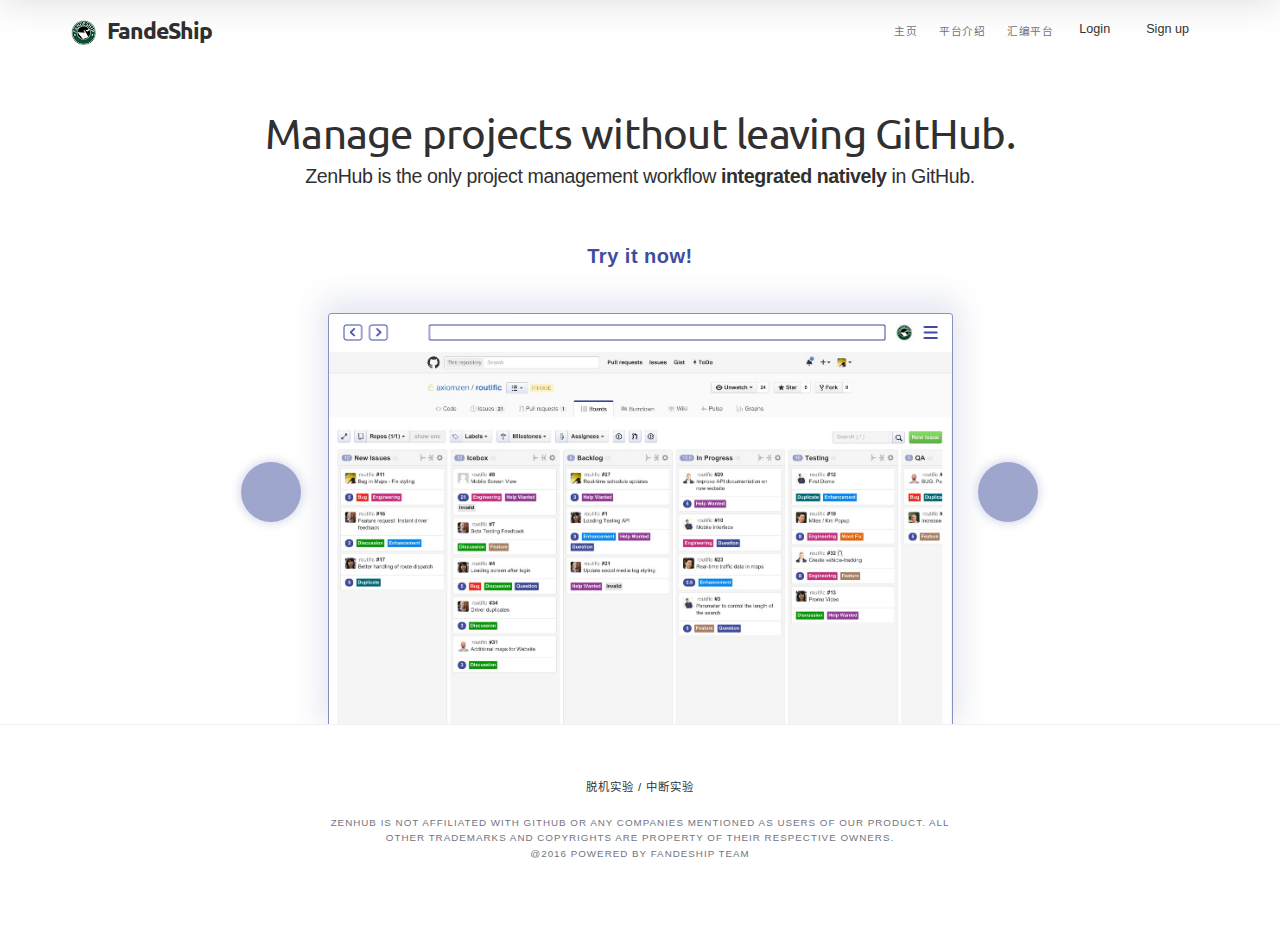
==== Web/index.html @ 1e566ff5 "Fangzhen_Web" ====
<!DOCTYPE html>
<html>
<head>
	<meta http-equiv="Content-Type" content="text/html; charset=gb2312">
	<meta http-equiv="Content-Language" content="zh-cn">
	<meta http-equiv="X-UA-Compatible" content="IE=edge,chrome=1">
	<meta name="viewport" content="initial-scale=1, width=device-width">
	<meta name="apple-mobile-web-app-capable" content="yes">
	<meta name="apple-mobile-web-app-status-bar-style" content="black">

	<link rel="stylesheet" type="text/css" href="css/normalize.css" />
	<link rel="stylesheet" type="text/css" href="css/demo.css" />
	<link rel="stylesheet" type="text/css" href="css/component.css" />
	<link rel="stylesheet" type="text/css" href="css/content.css" />

	<link rel="stylesheet" href="./111/web-main.css">
	<link rel="stylesheet" href="./111/bootstrap.min.css">
	<script src="js/modernizr.custom.js"></script>
	<script type="text/javascript">
		function showx(){
			document.getElementById("xiala").style.display="block";
		}
		function hidex(){
			document.getElementById("xiala").style.display="none";
		}
	</script>

<title>FandeShip</title>
</head>

<body onload="hidex()">
	<div id="main-container">
		<div id="main-header">
			<div class="header homepage-wrap">
				<div class="homepage-hero">
					<nav class="navbar navbar-default">
						<div class="container">
							<!-- Brand and toggle get grouped for better mobile display-->
							<div class="navbar-header">
								<button type="button" data-toggle="collapse" data-target="#bs-example-navbar-collapse-1" class="navbar-toggle collapsed">
									<span class="sr-only">Toggle navigation</span>
									<span class="icon-bar"></span>
									<span class="icon-bar"></span>
									<span class="icon-bar"></span>
								</button>
								<a href="https://www.FandeShip/" class="navbar-brand">
									<img src="./111/fandeship.png" alt="logomark" height="27" width="27">
									<div class="zh-logotype">FandeShip</div>
								</a>
							</div>
							<!-- Collect the nav links, forms, and other content for toggling-->
							<div id="bs-example-navbar-collapse-1" class="collapse navbar-collapse">
								<ul class="nav navbar-nav navbar-right">
									<li>
										<a href="#">��ҳ</a>
									</li>
									<li>
										<a href="#">ƽ̨����</a>
									</li>
									<li  onmouseover="showx()" onmouseout="hidex()">
										<a href="#">
											<span>���ƽ̨</span></a>
										<div id="xiala">
											<dl class="li_3_content">
                    							<dt></dt>
                    							<dd><a href="tuoji.html" style="padding-left:10px;color:#727480!important;font-weight:200">�ѻ�ʵ��</a></dd>
                    							<dd><a href="interrupt.html" style="padding-left:10px;color:#727480!important;font-weight:200">�ж�ʵ��</a></dd>
                							</dl>
										</div>
									</li>
									<li>										
										<div class="morph-button morph-button-modal morph-button-modal-2 morph-button-fixed">
											<button type="button" style="border:none;margin-top:7px;margin-left:0px;padding-left:0px;background-color:white;font-weight:200">Login</button>
											<div class="morph-content">
											<div>
												<div class="content-style-form content-style-form-1">
													<span class="icon icon-close">Close the dialog</span>
													<h2>Login</h2>
													<form>
														<p><label>Email</label><input type="text" /></p>
														<p><label>Password</label><input type="password" /></p>
														<p><button>Login</button></p>
													</form>
												</div>
											</div>
										</div>
									</li>
									<li>
										<div class="morph-button morph-button-modal morph-button-modal-3 morph-button-fixed">
											<button type="button" style="border:none;margin-top:7px;background-color:white;margin-left:0px;padding-left:0px;font-weight:200">Sign up</button>
											<div class="morph-content">
											<div>
												<div class="content-style-form content-style-form-2">
													<span class="icon icon-close">Close the dialog</span>
													<h2>Sign Up</h2>
													<form>
														<p><label>Email</label><input type="text" /></p>
														<p><label>Password</label><input type="password" /></p>
														<p><label>Repeat Password</label><input type="password" /></p>
														<p><button>Sign Up</button></p>
													</form>
												</div>
											</div>
										</div>



										<script src="js/classie.js"></script>
		<script src="js/uiMorphingButton_fixed.js"></script>
		<script>
			(function() {
				var docElem = window.document.documentElement, didScroll, scrollPosition;

				// trick to prevent scrolling when opening/closing button
				function noScrollFn() {
					window.scrollTo( scrollPosition ? scrollPosition.x : 0, scrollPosition ? scrollPosition.y : 0 );
				}

				function noScroll() {
					window.removeEventListener( 'scroll', scrollHandler );
					window.addEventListener( 'scroll', noScrollFn );
				}

				function scrollFn() {
					window.addEventListener( 'scroll', scrollHandler );
				}

				function canScroll() {
					window.removeEventListener( 'scroll', noScrollFn );
					scrollFn();
				}

				function scrollHandler() {
					if( !didScroll ) {
						didScroll = true;
						setTimeout( function() { scrollPage(); }, 60 );
					}
				};

				function scrollPage() {
					scrollPosition = { x : window.pageXOffset || docElem.scrollLeft, y : window.pageYOffset || docElem.scrollTop };
					didScroll = false;
				};

				scrollFn();

				[].slice.call( document.querySelectorAll( '.morph-button' ) ).forEach( function( bttn ) {
					new UIMorphingButton( bttn, {
						closeEl : '.icon-close',
						onBeforeOpen : function() {
							// don't allow to scroll
							noScroll();
						},
						onAfterOpen : function() {
							// can scroll again
							canScroll();
						},
						onBeforeClose : function() {
							// don't allow to scroll
							noScroll();
						},
						onAfterClose : function() {
							// can scroll again
							canScroll();
						}
					} );
				} );

				// for demo purposes only
				[].slice.call( document.querySelectorAll( 'form button' ) ).forEach( function( bttn ) { 
					bttn.addEventListener( 'click', function( ev ) { ev.preventDefault(); } );
				} );
			})();
		</script>



									</li>
									
								</ul>
							</div>
						</div>
					</nav>
					<nav data-nav-status="toggle" class="navigation-bar navbar-default is-hidden" style="display: block;"><div class="container"><a href="https://www.FandeShip/" class="navbar-brand"><img src="./111/fandeship.png" alt="logomark" height="24" width="24"><div class="zh-logotype">FandeShip���ƽ̨</div></a>
</div></nav>


	<div class="row homepage-hero-content"><div class="col-md-12"><h1  style="margin-top:30px" class="hero-main-title">Manage projects without leaving GitHub.</h1><h2 class="hero-secondary-title">ZenHub is the only project management workflow<b>&nbsp;integrated natively&nbsp;</b>in GitHub.</h2><br><br><a style="font-weight:600;font-size:20px;" href="#">Try it now!</a>
	</div></div>

	
<!--ͼƬ�ֲ�-->
	<div class="row"><div class="col-xs-10 col-xs-offset-1 col-md-6 col-md-offset-3"><div class="hero-video-container"><img src="./111/Group.png" alt="zh" class="browser-bar"><div id="carousel-example-generic" data-ride="carousel" class="carousel slide"><div role="listbox" class="carousel-inner">
	<div class="item active">
		<img src="./111/board.jpg" alt="ZenHub board view"></div>
		<div class="item"><img src="./111/epic.jpg" alt="ZenHub epic view"></div>
		<div class="item"><img src="./111/burndown.jpg" alt="ZenHub burndown view"></div>
		<div class="item"><img src="./111/to-do.jpg" alt="ZenHub to-do view"></div>
		<div class="item"><img src="./111/one.jpg" alt="ZenHub features"></div>
	</div>
</div></div><div data-target="#carousel-example-generic" role="button" data-slide="prev" class="left carousel-control"><div class="arrow-container"><span aria-hidden="true" class="fa fa-chevron-left"></span><span class="sr-only">Previous</span></div></div><div data-target="#carousel-example-generic" role="button" data-slide="next" class="right carousel-control"><div class="arrow-container"><span aria-hidden="true" class="fa fa-chevron-right"></span><span class="sr-only">Next</span></div></div></div></div></div></div></div>



	<div id="main-footer">
		<footer>
			<div class="container">
				<div class="col-md-7 center">
					<div class="footer-nav">
						<ul>
							<a href="tuoji.html">
								<li> �ѻ�ʵ��  /</li>
							</a>
							<a href="interrupt.html">
								<li> �ж�ʵ��  </li>
							</a>
							</ul></div>
			<p>ZenHub is not affiliated with GitHub or any companies mentioned as users of our product. All other trademarks and copyrights are property of their respective owners.<br>@2016 POWERED BY FANDESHIP TEAM</p>
			</div></div></footer></div></div>			
<script src="./111/jquery-2.1.3.min.js"></script>
<script src="./111/bootstrap.min.js"></script>
<script src="./111/main.js"></script>
</body></html>
---- Web/css/demo.css ----
*, *:after, *:before { -webkit-box-sizing: border-box; -moz-box-sizing: border-box; box-sizing: border-box; }
.clearfix:before, .clearfix:after { content: ''; display: table; }
.clearfix:after { clear: both; }

body {
	position: relative;
	background: #5f545a;
	color: #faf1e0;
	font-size: 100%;
	line-height: 1.25;
	font-weight: 300;
	font-family: 'Lato', Arial, sans-serif;
}

.container {
}

a, button {
	color: #553445;
	text-decoration: none;
	outline: none;
}

a:hover, a:focus {
	color: #e75854;
}

.codrops-header {
	margin: 0 auto;
	padding: 2em;
	text-align: center;
}

.codrops-header h1 {
	margin: 0;
	font-weight: 800;
	font-size: 3em;
	font-family: "Merriweather Sans", sans-serif;
}

.codrops-header p {
	padding: 0.35em 0 1.25em;
	margin: 0;
	font-size: 1.65em;
	opacity: 0.7;
}

/* Codrops Demos */
.codrops-demos a {
	font-family: "Merriweather Sans", sans-serif;
	text-transform: uppercase;
	display: inline-block;
	margin: 0 10px;
}

.codrops-demos a.current-demo {
	color: #e75854;
}

/* Top Navigation Style */
.codrops-top {
	width: 100%;
	text-transform: uppercase;
	font-weight: 700;
	font-size: 0.69em;
	line-height: 2.2;
}

.codrops-top a {
	display: inline-block;
	padding: 0 1em;
	text-decoration: none;
	letter-spacing: 1px;
}

.codrops-top span.right {
	float: right;
}

.codrops-top span.right a {
	display: block;
	float: left;
}

.codrops-icon:before {
	margin: 0 4px;
	text-transform: none;
	font-weight: normal;
	font-style: normal;
	font-variant: normal;
	font-family: 'codropsicons';
	line-height: 1;
	speak: none;
	-webkit-font-smoothing: antialiased;
}

.codrops-icon-drop:before {
	content: "\e001";
}

.codrops-icon-prev:before {
	content: "\e004";
}

section {
	padding: 2em;
	text-align: justify;
	max-width: 800px;
	margin: 0 auto;
	clear: both;
}

section p {
	font-size: 1.5em;
	line-height: 1.75;
}

section > p:first-child {
	text-align: center;
}

section.related {
	text-align: center;
}

.related p {
	font-weight: 700;
}

.related > a {
	border: 2px solid #faf1e0;
	color: #faf1e0;
	display: inline-block;
	text-align: center;
	margin: 20px 10px;
	padding: 20px;
	-webkit-transition: color 0.3s, border-color 0.3s;
	transition: color 0.3s, border-color 0.3s;
}

.related a:hover {
	color: rgba(0,0,0,0.2);
	border-color: rgba(0,0,0,0.2);
}

.related a img {
	max-width: 100%;
	opacity: 0.8;
	-webkit-transition: opacity 0.3s;
	transition: opacity 0.3s;
}

.related a:hover img,
.related a:active img {
	opacity: 1;
}

.related a h3 {
	margin: 0;
	padding: 0.5em 0 0.3em;
	max-width: 300px;
	text-transform: uppercase;
	letter-spacing: 1px;
	font-size: 1em;
	text-align: left;
	font-family: "Merriweather Sans", sans-serif;
}

/* Demo mockups */
.mockup-content {
	text-align: center;
}

.demo-4 .mockup-content {
	padding: 1em 0 3em;
}

.demo-5 .mockup-content {
	padding: 1em 0 6em;
}

.mockup-content > span {
	display: block;
	background: rgba(0,0,0,0.1);
	height: 50px;
	width: 100%;
	margin: 0 0 10px;
	clear: both;
}

.mockup-content > span:nth-child(2),
.mockup-content > span:nth-child(3),
.mockup-content > span:nth-last-child(2) {
	width: calc(50% - 5px);
	float: left;
	clear: none;
	height: 80px;
}

.mockup-content > span:nth-child(3),
.mockup-content > span:nth-last-child(2) {
	float: right;
}

.mockup-content > span:nth-last-child(2) {
	width: calc(100% - 310px);
}

.no-js .mockup-content > span:nth-last-child(2) {
	width: 100%;
}

.mockup-content h2 {
	font-size: 2em;
	margin: 0;
}

.mockup-content > p {
	font-family: 'Blokk', sans-serif;
	font-size: 0.85em;
	text-align: center;
	opacity: 0.5;
	margin: 0;
	overflow: hidden;
}

.no-js .joiner {
	display: block;
}

.demo-5 .mockup-content > p {
	font-size: 1.4em;
	margin: 0;
	padding: 0.5em 0;
	text-align: justify;
	font-family: 'Lato', Arial, sans-serif;
}

.js .fixed-block {
	min-height: 300px;
	position: relative;
}

.mockup-left {
	float: left;
	max-width: 100%;
	overflow: hidden;
	width: 300px;
	margin: 0 40px 50px 0;
	background: rgba(0,0,0,0.1);
	height: 400px;
	position: relative;
}

.mockup-left::after {
	content:'\2234';
	width: 100%;
	height: 100%;
	position: absolute;
	top: 0;
	left: 0;
	color: rgba(0,0,0,0.05);
	font-size: 15em;
}

.mockup-right {
	text-align: left;
}

html.demo-7, .demo-7 body {
	overflow-x: hidden;
	height: 100%;
}

.demo-7 .container {
	width: 100%;
	position: absolute;
	-webkit-transition: -webkit-transform 0.5s cubic-bezier(0.7, 0, 0.3, 1) 0.1s;
	transition: transform 0.5s cubic-bezier(0.7, 0, 0.3, 1) 0.1s;
}

.no-js.demo-7 .container {
	width: calc(100% - 300px);
	right: 0;
}

.pushed.container {
	-webkit-transition-duration: 0.5s;
	transition-duration: 0.5s;
	-webkit-transform: translateX(300px);
	transform: translateX(300px);
}

@media screen and (max-width: 770px) {
	.mockup-left {
		float: none;
		margin: 0 auto 20px;
	}

	.mockup-right {
		text-align: center;
	}

	.joiner {
		display: block;
	}
}

@media screen and (max-width: 400px) {
	.mockup-content > span:nth-last-child(2) {
		width: calc(100% - 210px);
	}
}

@media screen and (max-width: 25em) {

	.codrops-icon span {
		display: none;
	}

}
---- Web/css/component.css ----
/* Morph Button: Default Styles */

.morph-button {
	position: relative;
	display: block;
	margin: 0 auto;
}

.morph-button > button {
	position: relative;
	border: none;
	overflow: hidden;
}

.morph-button.open > button {
	pointer-events: none;
}

.morph-content {
	pointer-events: none;
}

.morph-button.open .morph-content {
	pointer-events: auto;
}

/* Common styles for overlay and modal type (fixed morph) */
.morph-button-fixed,
.morph-button-fixed .morph-content {
	margin-top: 5px;
border:none;margin:0;background-color:white
}

.morph-button-fixed > button {
	z-index: 1000;
	width: 100%;
	height: 100%;
	-webkit-transition: opacity 0.1s 0.5s;
	transition: opacity 0.1s 0.5s;
}

.morph-button-fixed.open > button {
	opacity: 0;
	-webkit-transition: opacity 0.1s;
	transition: opacity 0.1s;
}

.morph-button-fixed .morph-content {
	position: fixed;
	z-index: 900;
	opacity: 0;
	-webkit-transition: opacity 0.3s 0.5s, width 0.4s 0.1s, height 0.4s 0.1s, top 0.4s 0.1s, left 0.4s 0.1s, margin 0.4s 0.1s;
	transition: opacity 0.3s 0.5s, width 0.4s 0.1s, height 0.4s 0.1s, top 0.4s 0.1s, left 0.4s 0.1s, margin 0.4s 0.1s;
}

.morph-button-fixed.open .morph-content {
	opacity: 1;
}

.morph-button-fixed .morph-content > div {
	visibility: hidden;
	height: 0;
	opacity: 0;
	-webkit-transition: opacity 0.1s, visibility 0s 0.1s, height 0s 0.1s;
	transition: opacity 0.1s, visibility 0s 0.1s, height 0s 0.1s;
}

.morph-button-fixed.open .morph-content > div {
	visibility: visible;
	height: auto;
	opacity: 1;
	-webkit-transition: opacity 0.3s 0.5s;
	transition: opacity 0.3s 0.5s;
}

.morph-button-fixed.active > button {
	z-index: 2000;
}

.morph-button-fixed.active .morph-content {
	z-index: 1900;
}

/* Transitions for overlay button and sidebar button */
.morph-button-overlay .morph-content,
.morph-button-sidebar .morph-content {
	-webkit-transition: opacity 0.3s 0.5s, width 0.4s 0.1s, height 0.4s 0.1s, top 0.4s 0.1s, left 0.4s 0.1s;
	transition: opacity 0.3s 0.5s, width 0.4s 0.1s, height 0.4s 0.1s, top 0.4s 0.1s, left 0.4s 0.1s;
}

.morph-button-overlay.open .morph-content,
.morph-button-sidebar.open .morph-content {
	-webkit-transition: width 0.4s 0.1s, height 0.4s 0.1s, top 0.4s 0.1s, left 0.4s 0.1s;
	transition: width 0.4s 0.1s, height 0.4s 0.1s, top 0.4s 0.1s, left 0.4s 0.1s;	
}

/* Morph Button Style: Overlay */
.morph-button.morph-button-overlay {
	margin: 50px auto;
}

.morph-button-overlay .morph-content {
	overflow: hidden;
	background: #e85657;
}

.morph-button-overlay.open .morph-content {
	top: 0 !important;
	left: 0 !important;
	width: 100%;
	height: 100%;
}

/* Morph Button Style: Modal */
.morph-button-modal::before {
	position: fixed;
	top: 0;
	left: 0;
	z-index: 800;
	width: 100%;
	height: 100%;
	background: rgba(0,0,0,0.5);
	content: '';
	opacity: 0;
	-webkit-transition: opacity 0.5s;
	transition: opacity 0.5s;
	pointer-events: none;
}

.morph-button-modal.open::before {
	opacity: 1;
	pointer-events: auto;
}

.morph-button-modal.active::before {
	z-index: 1800;
}

.morph-button-modal .morph-content {
	overflow: hidden;
	-webkit-transition: opacity 0.3s 0.5s, width 0.4s 0.1s, height 0.4s 0.1s, top 0.4s 0.1s, left 0.4s 0.1s, margin 0.4s 0.1s;
	transition: opacity 0.3s 0.5s, width 0.4s 0.1s, height 0.4s 0.1s, top 0.4s 0.1s, left 0.4s 0.1s, margin 0.4s 0.1s;
}

.morph-button-modal.open .morph-content {
	top: 50% !important;
	left: 50% !important;
	margin: -210px 0 0 -300px;
	width: 600px;
	height: 420px;
	-webkit-transition: width 0.4s 0.1s, height 0.4s 0.1s, top 0.4s 0.1s, left 0.4s 0.1s, margin 0.4s 0.1s;
	transition: width 0.4s 0.1s, height 0.4s 0.1s, top 0.4s 0.1s, left 0.4s 0.1s, margin 0.4s 0.1s;
}

/* Colors and sizes for individual modals */
.morph-button.morph-button-modal-1 {
	float: left;
}

.morph-button.morph-button-modal-2,
.morph-button.morph-button-modal-3 {
	display: inline-block;
	margin: 10px 15px;
}

.morph-button-modal-1 > button,
.morph-button-modal-1 .morph-content {
	background-color: #553445;
}

.morph-button-modal-2 > button,
.morph-button-modal-2 .morph-content,
.morph-button-modal-3 > button,
.morph-button-modal-3 .morph-content {
	
}

.morph-button-modal-4 {
	display: inline-block;
}

.morph-button-modal-4 > button,
.morph-button-modal-4 .morph-content {
	
}

.morph-button-modal-4 > button span,
.morph-button-modal-4 .morph-clone {
	
}

.morph-button-modal-4 .morph-clone {
	position: absolute;
	right: 34px;
	bottom: 30px;
	z-index: 100;
	letter-spacing: 1px;
	font-weight: 700;
	-webkit-transition: bottom 0.4s 0.1s, right 0.4s 0.1s;
	transition: bottom 0.4s 0.1s, right 0.4s 0.1s;
}

.morph-button-modal-4.open .morph-clone,
.no-js .morph-button-modal-4 .morph-clone {
	right: 10px;
	bottom: 10px;
}

.morph-button-modal-1::before {
	background: rgba(240,221,204,0.7);
}

.morph-button-modal-2.open .morph-content {
	margin: -210px 0 0 -170px;
	width: 340px;
	height: 420px;
}

.morph-button-modal-3.open .morph-content {
	margin: -255px 0 0 -210px;
	width: 420px;
	height: 510px;
}

.morph-button-modal-3.open .morph-content > div {
	height: 420px;
}

.morph-button-modal-2.open .morph-content > div,
.morph-button-modal-3.open .morph-content > div {
 	-webkit-transition: opacity 0.3s 0.3s;
	transition: opacity 0.3s 0.3s;
}

.morph-button-modal-4.open .morph-content {
	margin: -200px 0 0 -320px;
	width: 640px;
	height: 400px;
}

/* Morph Button Style: In the content flow */
.morph-button-inflow {
	overflow: hidden;
	max-width: 100%;
	height: 70px;
}

.morph-button-inflow > button {
	width: 100%;
	line-height: 70px;
}

.morph-button-inflow .morph-content {
	position: absolute;
	top: 0;
	left: 0;
	width: 100%;
}

.morph-button-inflow .morph-content .morph-clone {
	padding: 0;
	font-weight: 700;
	font-size: 1.5em;
	line-height: 70px;
}

/* Colors and sizes for individual in flow buttons */
.morph-button-inflow-1 {
	width: 600px;
	margin: 2em auto;
	-webkit-transition: height 0.5s cubic-bezier(0.7,0,0.3,1);
	transition: height 0.5s cubic-bezier(0.7,0,0.3,1);
}

.morph-button-inflow-1 > button span {
	visibility: hidden;
}

.morph-button-inflow-1 .morph-content .morph-clone {
	color: #f9f6e5;
	background: #e85657;
}

.morph-button-inflow-2 {
	position: absolute;
	top: 50%;
	left: 50%;
	width: 220px;
	background-color: #fef0e3;
	-webkit-transition: height 0.3s, width 0.3s, -webkit-transform 0.3s;
	transition: height 0.3s, width 0.3s, transform 0.3s;
	-webkit-transform: translateX(-50%) translateY(-50%);
	transform: translateX(-50%) translateY(-50%);
}

.morph-button-inflow-2 > button {
	position: absolute;
	top: 0;
	left: 0;
	width: 100%;
	height: 100%;
	background-color: transparent;
	color: #e75854;
	-webkit-transition: -webkit-transform 0.3s;
	transition: transform 0.3s;
}

.morph-button-inflow-2.open > button {
	-webkit-transform: translateX(-100%);
	transform: translateX(-100%);
}

.morph-button-inflow-2 .morph-content {
	width: 260px;
	height: 200px;
}

.morph-button-inflow-2.open {
	width: 260px;
}

/* Morph Button Style: Sidebar */
.morph-button-sidebar,
.morph-button-sidebar .morph-content {
	width: 60px;
	height: 60px;
}

.morph-button-sidebar {
	position: fixed;
	bottom: 50px;
	left: 50px;
}

.morph-button-sidebar > button {
	line-height: 60px;
	font-size: 1.6em;
	padding: 0;
}

.morph-button-sidebar .morph-content {
	background: #e85657;
}

.morph-button-sidebar.open .morph-content {
	top: 0 !important;
	left: 0 !important;
	width: 300px;
	height: 100%;
	overflow: hidden;
	-webkit-backface-visibility: hidden;
}

/* Let's add some nice easing for all cases */
.morph-button .morph-content,
.morph-button.open .morph-content,
.morph-button-modal-4 .morph-clone {
	-webkit-transition-timing-function: cubic-bezier(0.7,0,0.3,1);
	transition-timing-function: cubic-bezier(0.7,0,0.3,1);
}

/* Helper classes */
.noscroll {
	overflow: hidden;
}

.morph-button-overlay.scroll .morph-content {
	overflow-y: scroll;
}

.morph-button-sidebar.scroll .morph-content {
	overflow: auto;
}

/* No JS fallback: let's hide the button and show the content */
.no-js .morph-button > button {
	display: none;
}

.no-js .morph-button {
	margin: 10px 0;
	float: none;
}

.no-js .morph-button,
.no-js .morph-button .morph-content,
.no-js .morph-button .morph-content > div {
	position: relative;
	width: auto;
	height: auto;
	opacity: 1;
	visibility: visible;
	top: auto;
	left: auto;
	-webkit-transform: none;
	transform: none;
	pointer-events: auto;
}

.no-js .morph-button .morph-content .icon-close {
	display: none;
}

.no-js .morph-button-sidebar {
	width: 300px;
	position: fixed;
	top: 0;
	left: 0;
	margin: 0;
	height: 100%;
	background: #e85657;
	overflow: auto;
}

.no-transition {
	-webkit-transition: none !important;
	transition: none !important;
}

/* Media Queries */

@media screen and (max-width: 600px) {
	.morph-button-modal.open .morph-content {
		top: 0% !important;
		left: 0% !important;
		margin: 0;
		width: 100%;
		height: 100%;
		overflow-y: scroll;
		-webkit-transition: width 0.4s 0.1s, height 0.4s 0.1s, top 0.4s 0.1s, left 0.4s 0.1s;
		transition: width 0.4s 0.1s, height 0.4s 0.1s, top 0.4s 0.1s, left 0.4s 0.1s;
	}
}

@media screen and (max-width: 400px) {
	.morph-button-fixed,
	.morph-button-fixed .morph-content {
		width: 200px;
		height: 80px;
	}

	.morph-button-fixed > button {
		font-size: 75%;
	}

	.morph-button-sidebar > button {
		font-size: 1.6em;
	}

	.morph-button-inflow .morph-content .morph-clone {
		font-size: 0.9em;
	}

	.morph-button-modal-4,
	.morph-button-modal-4 .morph-content {
		width: 220px;
		height: 120px;
	}

	.morph-button-modal-4 > button {
		font-size: 100%;
		line-height: 50px;
	}

	.morph-button-modal-4 > button span {
		display: block;
	}

	.morph-button-modal-4 .morph-clone {
		right: 83px;
		bottom: 26px;
	}

	.morph-button-sidebar,
	.morph-button-sidebar .morph-content {
		width: 100% !important;
		height: 60px !important;
	}

	.morph-button-sidebar {
		bottom: 0px;
		left: 0px;
	}

	.morph-button-sidebar.open .morph-content {
		height: 100% !important;
	}
}
---- Web/css/content.css ----
/* Icons */
@font-face {
	font-weight: normal;
	font-style: normal;
	font-family: 'icomoon';
	src:url('../fonts/icomoon/icomoon.eot?i64fx9');
	src:url('../fonts/icomoon/icomoon.eot?#iefixi64fx9') format('embedded-opentype'),
		url('../fonts/icomoon/icomoon.woff?i64fx9') format('woff'),
		url('../fonts/icomoon/icomoon.ttf?i64fx9') format('truetype'),
		url('../fonts/icomoon/icomoon.svg?i64fx9#icomoon') format('svg');
}

.icon-close {
	z-index: 100;
	display: block;
	overflow: hidden;
	width: 3em;
	height: 3em;
	text-align: center;
	line-height: 3;
	cursor: pointer;
}

.icon:before {
	position: relative;
	display: block;
	width: 100%;
	height: 100%;
	text-transform: none;
	font-weight: normal;
	font-style: normal;
	font-variant: normal;
	font-family: 'icomoon';
	speak: none;
	-webkit-font-smoothing: antialiased;
	-moz-osx-font-smoothing: grayscale;
}

.icon-camera:before {
	content: "\e017";
}

.icon-server:before {
	content: "\e022";
}

.icon-heart:before {
	content: "\e024";
}

.icon-zoom-in:before {
	content: "\e037";
}

.icon-microphone:before {
	content: "\e048";
}

.icon-cloud:before {
	content: "\e066";
}

.icon-user:before {
	content: "\e074";
}

.icon-briefcase:before {
	content: "\e075";
}

.icon-globe:before {
	content: "\e078";
}

.icon-cog::before {
	content: "\e600";
}

.icon-close::before {
	content: "\e601";
}

.icon-play::before {
	content: "\e602";
}

.icon-pause::before {
	content: "\e603";
}

.icon-close {
	position: absolute;
	top: 20px;
	right: 20px;
}

.icon-close:hover {
	color: #a50a05;
}

/* Styles for dummy content */

/* Style for overlay */

.content-style-overlay {
	padding: 100px 50px;
	text-align: center;
}

.content-style-overlay h2 {
	margin: 0 0 1em 0;
	padding: 0;
	font-weight: 300;
	font-size: 3em;
}

.content-style-overlay p {
	margin: 0 auto;
	padding: 10px 0;
	max-width: 700px;
	text-align: justify;
	font-weight: 300;
	font-size: 1.5em;
}

.content-style-overlay .icon-close {
	border: 2px solid #f9e1c9;
	border-radius: 50%;
	line-height: 2.8;
}

.content-style-overlay .icon-close:hover {
	border-color: #a50a05;	
}

/* Style for text modal */
.content-style-text {
	padding: 60px;
	text-align: left;
}

.content-style-text h2 {
	margin: 0 0 0.5em 0;
	font-weight: 300;
	font-size: 1.85em;
}

.content-style-text p {
	color: rgba(255,255,255,0.5);
	font-weight: 300;
	font-size: 1.15em;
	line-height: 1.4;
}

.content-style-text label {
    padding: 10px;
    color: #f9e1c9;
    font-weight: bold;
}

.content-style-text .icon-close {
	top: 0;
	right: 0;
	color: rgba(0,0,0,0.2);
}

.content-style-text .icon-close:hover {
	color: #f9e1c9;
}

/* Style for form modal */
.content-style-form {
	position: relative;
	text-align: left;
}

.content-style-form h2 {
	margin: 0;
	padding: 0.4em 0 0.3em;
	text-align: center;
	font-weight: 300;
	font-size: 3.5em;
}

.content-style-form form {
	padding: 10px 30px;
}

.content-style-form form p {
	margin: 0 0 5px 0;
	font-size: 0.7em;
}

.content-style-form label {
	display: block;
	padding: 10px 0 0;
	color: #9fadfc;
	text-transform: uppercase;
	letter-spacing: 1px;
	font-weight: bold;
}

.content-style-form input[type="text"],
.content-style-form input[type="password"] {
	padding: 10px;
	width: 100%;
	border: 2px solid #9fadfc;
	background: transparent;
	color: #9fadfc;
	font-weight: 300;
	font-size: 2.2em;
}

.content-style-form input[type="text"]:focus,
.content-style-form input[type="password"]:focus {
	border-color: #1f2d7c;
	color: #9fadfc;
}

.content-style-form input:focus {
	outline: 0;
}

.content-style-form button {
	display: block;
	margin-top: 2.5em;
	padding: 1.5em;
	width: 100%;
	border: none;
	background: #1f2d7c;
	color: white;
	text-transform: uppercase;
	letter-spacing: 1px;
	font-weight: 800;
	font-size: 1.25em;
}

.content-style-form .icon-close {
	top: 0;
	right: 0;
	color: #ebd3bd;
	font-size: 75%;
}

.content-style-form .icon-close:hover {
	color: #e75854;
}

.js .content-style-form-1 h2,
.js .content-style-form-1 p,
.js .content-style-form-1 .icon-close {
	opacity: 0;
	-webkit-transition: opacity 0.2s 0.35s, -webkit-transform 0.2s 0.35s;
	transition: opacity 0.2s 0.35s, transform 0.2s 0.35s;
	-webkit-transform: scale(0.85);
	transform: scale(0.85);
}

.content-style-form-1 p:first-child {
	-webkit-transition-delay: 0.4s;
	transition-delay: 0.4s;
}

.content-style-form-1 p:nth-child(2) {
	-webkit-transition-delay: 0.45s;
	transition-delay: 0.45s;
}

.content-style-form-1 p:nth-child(3) {
	-webkit-transition-delay: 0.5s;
	transition-delay: 0.5s;
}

.morph-button.open .content-style-form-1 h2,
.morph-button.open .content-style-form-1 p,
.morph-button.open .content-style-form-1 .icon-close {
	opacity: 1;
	-webkit-transform: scale(1);
	transform: scale(1);
}

.js .content-style-form-2 h2,
.js .content-style-form-2 p,
.js .content-style-form-2 .icon-close {
	opacity: 0;
	-webkit-transition: opacity 0.2s 0.3s, -webkit-transform 0.2s 0.3s;
	transition: opacity 0.2s 0.3s, transform 0.2s 0.3s;
	-webkit-transform: translateY(50px);
	transform: translateY(50px);
}

.content-style-form-2 p:first-child {
	-webkit-transition-delay: 0.35s;
	transition-delay: 0.35s;
}

.content-style-form-2 p:nth-child(2) {
	-webkit-transition-delay: 0.4s;
	transition-delay: 0.4s;
}

.content-style-form-2 p:nth-child(3) {
	-webkit-transition-delay: 0.45s;
	transition-delay: 0.45s;
}

.content-style-form-2 p:nth-child(4) {
	-webkit-transition-delay: 0.5s;
	transition-delay: 0.5s;
}

.morph-button.open .content-style-form-2 h2,
.morph-button.open .content-style-form-2 p,
.morph-button.open .content-style-form-2 .icon-close {
	opacity: 1;
	-webkit-transform: translateY(0);
	transform: translateY(0);
}

.content-style-form-4 form {
	padding: 30px;
	background: #fff;
	color: #ccb096;
	font-size: 1.5em;
	-webkit-perspective: 1000px;
	perspective: 1000px;
}

.content-style-form-4 input[type="text"] {
	border: none;
	background-color: #f0f0f0;
}

.content-style-form-4 form button {
	background: #ba997b;
}

.content-style-form-4 form button:focus,
.content-style-form-4 form button:hover {
	background: #a9896d;
}

.js .content-style-form-4 p {
	opacity: 0;
	-webkit-transition: opacity 0.3s, -webkit-transform 0.3s;
	transition: opacity 0.3s, transform 0.3s;
	-webkit-transform: rotateX(-45deg);
	transform: rotateX(-45deg);
	-webkit-transform-origin: center top;
	transform-origin: center top;
}

.morph-button.open .content-style-form-4 p {
	opacity: 1;
	-webkit-transition: opacity 0.4s 0.2s, -webkit-transform 0.4s 0.2s;
	transition: opacity 0.4s 0.2s, transform 0.4s 0.2s;
	-webkit-transform: rotateY(0deg);
	transform: rotateY(0deg);
}

.morph-button.open .content-style-form-4 p:nth-child(2) {
	-webkit-transition-delay: 0.35s;
	transition-delay: 0.35s;
}

.content-style-social {
	padding: 30px;
	text-align: left;
}

.morph-button-inflow-2 > button svg {
	display: inline-block;
	padding-right: 10px;
	width: 20px;
	height: 20px;
	vertical-align: -5%;
}

.morph-button-inflow-2 > button svg path {
	fill: #e75854;
}

.content-style-social a {
	display: block;
	padding: 0.5em 0;
	color: #67c2d4;
	vertical-align: middle;
	text-transform: uppercase;
	letter-spacing: 1px;
	font-weight: 700;
	font-size: 0.8em;
	line-height: 32px;
}

.js .content-style-social a {
	-webkit-transition: -webkit-transform 0.3s;
	transition: transform 0.3s;
	-webkit-transform: translateX(100%);
	transform: translateX(100%);
}

.content-style-social a:hover {
	color: #e75854;
}

.content-style-social a:hover svg path {
	fill: #e75854;
}

.content-style-social a svg {
	display: inline-block;
	padding-right: 10px;
	vertical-align: middle;
	-webkit-backface-visibility: hidden;
}

.morph-button-inflow.open .content-style-social a {
	-webkit-transform: translateX(0);
	transform: translateX(0);	
}

.morph-button-inflow.open .content-style-social a:nth-child(2) {
	-webkit-transition-delay: 0.05s;
	transition-delay: 0.05s;
}

.morph-button-inflow.open .content-style-social a:nth-child(3) {
	-webkit-transition-delay: 0.1s;
	transition-delay: 0.1s;
}

.content-style-video {
	text-align: left;
}

.video-mockup {
	width: 640px;
	height: 360px;
	max-width: 100%;
	background: url(../img/rated.png) no-repeat center center;
	background-size: 100%;
}

.content-style-video .icon-close,
.content-style-video .icon-pause {
	color: #286f81;
}

.content-style-video .icon-close {
	top: 0;
	right: 0;
}

.content-style-video .icon-close:hover {
	color: rgba(0,0,0,0.4);
}

.controls {
	bottom: 0px;
	left: 0px;
	width: 100%;
}

.js .controls {
	position: absolute;
}

.controls span {
	display: inline-block;
}

.content-style-video .icon-pause {
	overflow: hidden;
	width: 2.5em;
	height: 2.5em;
	text-align: center;
	line-height: 2.5;
	cursor: pointer;
	vertical-align: bottom;
}

.content-style-video span.time {
	color: #286f81;
	letter-spacing: 1px;
	font-weight: 700;
	line-height: 40px;
}

.controls::after {
	content: '';
	position: absolute;
	height: 7px;
	left: 100px;
	right: 70px;
	bottom: 16px;
	background: #aaa;
}

.content-style-sidebar h2 {
	font-weight: 300;
	font-size: 2em;
	padding: 0.75em 0 0.75em 1em;
	margin: 0;
	color: #bb4445;
}

.content-style-sidebar .icon-close {
	top: 0;
	right: 0;
	font-size: 0.85em;
}

.content-style-sidebar ul {
	list-style: none;
	margin: 0;
	padding: 0;
}

.content-style-sidebar ul li a {
	display: block;
	padding: 12px 20px;
	color: #faf1e0;
	font-weight: 400;
	font-size: 1.05em;
	box-shadow: inset 0 1px rgba(0,0,0,0.1);
}

.content-style-sidebar ul li:last-child a {
	box-shadow: inset 0 1px rgba(0,0,0,0.1), inset 0 -1px rgba(0,0,0,0.1);
}

.content-style-sidebar ul li a:hover {
	background: rgba(0,0,0,0.1);
	box-shadow: none;
}

.content-style-sidebar ul .icon::before {
	display: inline-block;
	width: auto;
	margin-right: 20px;
	font-size: 1.5em;
	vertical-align: -10%;
	color: rgba(0,0,0,0.2);
}

@media screen and (max-width: 770px) {
	.content-style-overlay {
		font-size: 75%;
	}

	.content-style-overlay .icon-close {
		top: 5px;
		right: 5px;
	}
}
---- Web/111/web-main.css ----
@import url(https://fonts.googleapis.com/css?family=Ubuntu:300,400,500,700,300italic,400italic,500italic,700italic);.owl-carousel .animated{-webkit-animation-duration:1000ms;animation-duration:1000ms;-webkit-animation-fill-mode:both;animation-fill-mode:both}.owl-carousel .owl-animated-in{z-index:0}.owl-carousel .owl-animated-out{z-index:1}.owl-carousel .fadeOut{-webkit-animation-name:fadeOut;animation-name:fadeOut}@-webkit-keyframes fadeOut{0%{opacity:1}100%{opacity:0}}.owl-height{-webkit-transition:height 500ms ease-in-out;-moz-transition:height 500ms ease-in-out;-ms-transition:height 500ms ease-in-out;-o-transition:height 500ms ease-in-out;transition:height 500ms ease-in-out}.owl-carousel{display:none;width:100%;-webkit-tap-highlight-color:transparent;position:relative;z-index:1}.owl-carousel .owl-stage{position:relative;-ms-touch-action:pan-Y}.owl-carousel .owl-stage:after{content:".";display:block;clear:both;visibility:hidden;line-height:0;height:0}.owl-carousel .owl-stage-outer{position:relative;overflow:hidden;-webkit-transform:translate3d(0px,0,0)}.owl-carousel .owl-controls .owl-dot,.owl-carousel .owl-controls .owl-nav .owl-next,.owl-carousel .owl-controls .owl-nav .owl-prev{cursor:pointer;cursor:hand;-webkit-user-select:none;-khtml-user-select:none;-moz-user-select:none;-ms-user-select:none;user-select:none}.owl-carousel.owl-loaded{display:block}.owl-carousel.owl-loading{opacity:0;display:block}.owl-carousel.owl-hidden{opacity:0}.owl-carousel .owl-refresh .owl-item{display:none}.owl-carousel .owl-item{position:relative;min-height:1px;float:left;-webkit-backface-visibility:hidden;-webkit-tap-highlight-color:transparent;-webkit-touch-callout:none;-webkit-user-select:none;-moz-user-select:none;-ms-user-select:none;user-select:none}.owl-carousel .owl-item img{display:block;width:100%;-webkit-transform-style:preserve-3d}.owl-carousel.owl-text-select-on .owl-item{-webkit-user-select:auto;-moz-user-select:auto;-ms-user-select:auto;user-select:auto}.owl-carousel .owl-grab{cursor:move;cursor:-webkit-grab;cursor:-o-grab;cursor:-ms-grab;cursor:grab}.owl-carousel.owl-rtl{direction:rtl}.owl-carousel.owl-rtl .owl-item{float:right}.no-js .owl-carousel{display:block}.owl-carousel .owl-item .owl-lazy{opacity:0;-webkit-transition:opacity 400ms ease;-moz-transition:opacity 400ms ease;-ms-transition:opacity 400ms ease;-o-transition:opacity 400ms ease;transition:opacity 400ms ease}.owl-carousel .owl-item img{transform-style:preserve-3d}.owl-carousel .owl-video-wrapper{position:relative;height:100%;background:#000}.owl-carousel .owl-video-play-icon{position:absolute;height:80px;width:80px;left:50%;top:50%;margin-left:-40px;margin-top:-40px;background:url(owl.video.play.png) no-repeat;cursor:pointer;z-index:1;-webkit-backface-visibility:hidden;-webkit-transition:scale 100ms ease;-moz-transition:scale 100ms ease;-ms-transition:scale 100ms ease;-o-transition:scale 100ms ease;transition:scale 100ms ease}.owl-carousel .owl-video-play-icon:hover{-webkit-transition:scale(1.3,1.3);-moz-transition:scale(1.3,1.3);-ms-transition:scale(1.3,1.3);-o-transition:scale(1.3,1.3);transition:scale(1.3,1.3)}.owl-carousel .owl-video-playing .owl-video-play-icon,.owl-carousel .owl-video-playing .owl-video-tn{display:none}.owl-carousel .owl-video-tn{opacity:0;height:100%;background-position:center center;background-repeat:no-repeat;-webkit-background-size:contain;-moz-background-size:contain;-o-background-size:contain;background-size:contain;-webkit-transition:opacity 400ms ease;-moz-transition:opacity 400ms ease;-ms-transition:opacity 400ms ease;-o-transition:opacity 400ms ease;transition:opacity 400ms ease}.owl-carousel .owl-video-frame{position:relative;z-index:1}.pricing-testimonial.owl-theme .owl-controls{z-index:100000;width:50%;position:absolute;display:block;margin-top:-135px}.pricing-testimonial .owl-controls .owl-nav .owl-prev{float:left!important;background:url(../img/prev.svg) left center no-repeat;text-indent:-999999px;background-size:75%;padding:10px;opacity:1!important;position:absolute;left:40px;top:30px}@media only screen and (max-width:990px){.pricing-testimonial .owl-controls .owl-nav .owl-prev{display:none!important}}.pricing-testimonial .owl-controls .owl-nav .owl-next{float:right!important;background:url(../img/next.svg) left center no-repeat;text-indent:-999999px;background-size:75%;padding:10px;opacity:1!important;position:absolute;right:40px;top:30px}@media only screen and (max-width:990px){.pricing-testimonial .owl-controls .owl-nav .owl-next{display:none!important}}.pricing-testimonial .owl-controls .owl-nav .owl-prev:hover{background:url(../img/prev-hover.svg) left center no-repeat;background-size:75%}.pricing-testimonial .owl-controls .owl-nav .owl-next:hover{background:url(../img/next-hover.svg) left center no-repeat;background-size:75%}.pricing-testimonial .owl-controls{z-index:100000;width:100%;margin-left:auto;margin-right:auto}@media only screen and (max-width:480px){.client-logo.owl-carousel .owl-stage-outer{width:100%}}.client-logo.owl-theme .owl-controls .owl-nav .owl-prev{float:left!important;background:url(../img/prev.svg) left center no-repeat;text-indent:-999999px;background-size:75%;padding:10px;opacity:1!important;position:absolute;left:-30px;top:30px}@media only screen and (max-width:768px){.client-logo.owl-theme .owl-controls .owl-nav .owl-prev{display:none!important}}.client-logo.owl-theme .owl-controls .owl-nav .owl-next{float:right!important;background:url(../img/next.svg) left center no-repeat;text-indent:-999999px;background-size:75%;padding:10px;opacity:1!important;position:absolute;right:-30px;top:30px}@media only screen and (max-width:768px){.client-logo.owl-theme .owl-controls .owl-nav .owl-next{display:none!important}}.client-logo.owl-theme .owl-controls .owl-nav .owl-prev:hover{background:url(../img/prev-hover.svg) left center no-repeat;background-size:75%}.client-logo.owl-theme .owl-controls .owl-nav .owl-next:hover{background:url(../img/next-hover.svg) left center no-repeat;background-size:75%}.client-logo.owl-theme .owl-controls{margin-top:-75px;z-index:100000;width:100%;margin-left:auto;margin-right:auto}.client-logo.owl-carousel .owl-stage-outer{width:100%;margin:0 auto}@media only screen and (max-width:480px){.client-logo.owl-carousel .owl-stage-outer{width:100%}}.client-testimonial.owl-theme .owl-controls .owl-nav .owl-prev{background:url(../img/prev.svg) center center no-repeat;text-indent:-999999px;background-size:30%;width:50px;height:50px;opacity:1!important;border:1px solid #f2f2f2;border-radius:0!important}.client-testimonial.owl-theme .owl-controls .owl-nav .owl-next{background:url(../img/next.svg) center center no-repeat;text-indent:-999999px;background-size:29%;width:50px;height:50px;opacity:1!important;border-top:1px solid #f2f2f2;border-right:1px solid #f2f2f2;border-bottom:1px solid #f2f2f2;border-radius:0!important}.client-testimonial.owl-theme .owl-controls .owl-nav .owl-prev:hover{background:url(../img/prev-hover.svg) center center no-repeat;background-size:30%}.client-testimonial.owl-theme .owl-controls .owl-nav .owl-next:hover{background:url(../img/next-hover.svg) center center no-repeat;background-size:29%}.client-logo.enterprise.owl-theme .owl-controls .owl-nav .owl-prev{float:left!important;background:url(../img/enterprise/enterprise-prev.svg) left center no-repeat;text-indent:-999999px;background-size:75%;padding:10px;opacity:1!important}.client-logo.enterprise.owl-theme .owl-controls .owl-nav .owl-next{float:right!important;background:url(../img/enterprise/enterprise-next.svg) left center no-repeat;text-indent:-999999px;background-size:75%;padding:10px;opacity:1!important}.client-logo.enterprise.owl-theme .owl-controls .owl-nav .owl-prev:hover{background:url(../img/enterprise/enterprise-prev-hover.svg) left center no-repeat;background-size:75%}.client-logo.enterprise.owl-theme .owl-controls .owl-nav .owl-next:hover{background:url(../img/enterprise/enterprise-next-hover.svg) left center no-repeat;background-size:75%}.client-logo.enterprise.owl-theme .owl-controls{margin-top:-75px;z-index:100000;width:100%;margin-left:auto;margin-right:auto}.client-logo.enterprise.owl-carousel .owl-stage-outer{width:100%;margin:0 auto}@media only screen and (max-width:480px){.client-logo.enterprise.owl-carousel .owl-stage-outer{width:100%}}.owl-pagination{display:none}.client-testimonial.owl-theme .owl-controls .owl-nav div{margin:0!important}.client-testimonial.enterprise.owl-theme .owl-controls .owl-nav .owl-prev{background:url(../img/enterprise/enterprise-prev.svg) center center no-repeat;text-indent:-999999px;background-size:30%;width:50px;height:50px;opacity:1!important;border:1px solid #f2f2f2;border-radius:0!important}.client-testimonial.enterprise.owl-theme .owl-controls .owl-nav .owl-next{background:url(../img/enterprise/enterprise-next.svg) center center no-repeat;text-indent:-999999px;background-size:29%;width:50px;height:50px;opacity:1!important;border-top:1px solid #f2f2f2;border-right:1px solid #f2f2f2;border-bottom:1px solid #f2f2f2;border-radius:0!important}.client-testimonial.enterprise.owl-theme .owl-controls .owl-nav .owl-prev:hover{background:url(../img/enterprise/enterprise-prev-hover.svg) center center no-repeat;background-size:30%}.client-testimonial.enterprise.owl-theme .owl-controls .owl-nav .owl-next:hover{background:url(../img/enterprise/enterprise-next-hover.svg) center center no-repeat;background-size:29%}.owl-item{height:20em}.col-sm-10,.item{height:100%}.casestudy-download{position:absolute;bottom:5em}@-moz-keyframes fadeOut{0%{opacity:1}100%{opacity:0}}@-webkit-keyframes fadeOut{0%{opacity:1}100%{opacity:0}}@-o-keyframes fadeOut{0%{opacity:1}100%{opacity:0}}@-ms-keyframes fadeOut{0%{opacity:1}100%{opacity:0}}@keyframes fadeOut{0%{opacity:1}100%{opacity:0}}.owl-theme .owl-nav{margin-top:10px;text-align:center;-webkit-tap-highlight-color:transparent}.owl-theme .owl-nav [class*=owl-]{color:#fff;font-size:14px;margin:5px;padding:4px 7px;background:#d6d6d6;display:inline-block;cursor:pointer;-webkit-border-radius:3px;-moz-border-radius:3px;border-radius:3px}.owl-theme .owl-nav [class*=owl-]:hover{background:#869791;color:#fff;text-decoration:none}.owl-theme .owl-nav .disabled{opacity:.5;cursor:default}.owl-theme .owl-nav.disabled+.owl-dots{margin-top:10px}.owl-theme .owl-dots{text-align:center;-webkit-tap-highlight-color:transparent;display:none!important}.owl-theme .owl-dots .owl-dot{display:inline-block;zoom:1;*display:inline}.owl-theme .owl-dots .owl-dot span{width:10px;height:10px;margin:5px 7px;background:#d6d6d6;display:block;-webkit-backface-visibility:visible;-webkit-transition:opacity 200ms ease;-moz-transition:opacity 200ms ease;-ms-transition:opacity 200ms ease;-o-transition:opacity 200ms ease;transition:opacity 200ms ease;-webkit-border-radius:30px;-moz-border-radius:30px;border-radius:30px}.owl-theme .owl-dots .owl-dot.active span,.owl-theme .owl-dots .owl-dot:hover span{background:#869791}.clearfix:after,.clearfix:before{content:" ";display:table}.clearfix:after{clear:both}@-webkit-keyframes flash{0%,100%,50%{opacity:1}25%,75%{opacity:0}}.zh-fx-flash{animation-fill-mode:both;animation-duration:2s;animation-name:flash;animation-timing-function:ease-in-out;animation-delay:0;animation-iteration-count:infinite;animation-direction:alternate}.zh-fx-spin{animation:rotatorInfinite .5s 0s infinite ease-out}.slideleft,.slideright,.slideup{opacity:0}.slideup.animated{display:block!important;-webkit-animation-name:fadeInUp;-moz-animation-name:fadeInUp;-o-animation-name:fadeInUp;animation-name:fadeInUp;-webkit-animation-duration:1.2s;-webkit-animation-timing-function:ease;-webkit-animation-delay:.3s;-webkit-animation-fill-mode:both;-moz-animation-duration:1.2s;-moz-animation-timing-function:ease;-moz-animation-delay:.3s;-moz-animation-fill-mode:both;-o-animation-duration:1.2s;-o-animation-timing-function:ease;-o-animation-delay:.3s;-o-animation-fill-mode:both;animation-duration:1.2s;animation-timing-function:ease;animation-delay:.3s;animation-fill-mode:both}@-webkit-keyframes fadeInUp{0%{opacity:0;-webkit-transform:translateY(300px)}100%{opacity:1;-webkit-transform:translateY(0)}}@-moz-keyframes fadeInUp{0%{opacity:0;-moz-transform:translateY(300px)}100%{opacity:1;-moz-transform:translateY(0)}}.slideleft.animated{display:block!important;-webkit-animation-name:fadeInLeft;-moz-animation-name:fadeInLeft;-o-animation-name:fadeInLeft;animation-name:fadeInLeft;-webkit-animation-duration:1.2s;-webkit-animation-timing-function:ease;-webkit-animation-delay:.3s;-webkit-animation-fill-mode:both;-moz-animation-duration:1.2s;-moz-animation-timing-function:ease;-moz-animation-delay:.3s;-moz-animation-fill-mode:both;-o-animation-duration:1.2s;-o-animation-timing-function:ease;-o-animation-delay:.3s;-o-animation-fill-mode:both;animation-duration:1.2s;animation-timing-function:ease;animation-delay:.3s;animation-fill-mode:both}@-webkit-keyframes fadeInLeft{0%{opacity:0;-webkit-transform:translateX(300px)}100%{opacity:1;-webkit-transform:translateX(0)}}@-moz-keyframes fadeInLeft{0%{opacity:0;-moz-transform:translateX(300px)}100%{opacity:1;-moz-transform:translateX(0)}}.slideright.animated{display:block!important;-webkit-animation-name:fadeInRight;-moz-animation-name:fadeInRight;-o-animation-name:fadeInRight;animation-name:fadeInRight;-webkit-animation-duration:1.2s;-webkit-animation-timing-function:ease;-webkit-animation-delay:.3s;-webkit-animation-fill-mode:both;-moz-animation-duration:1.2s;-moz-animation-timing-function:ease;-moz-animation-delay:.3s;-moz-animation-fill-mode:both;-o-animation-duration:1.2s;-o-animation-timing-function:ease;-o-animation-delay:.3s;-o-animation-fill-mode:both;animation-duration:1.2s;animation-timing-function:ease;animation-delay:.3s;animation-fill-mode:both}@-webkit-keyframes fadeInRight{0%{opacity:0;-webkit-transform:translateX(-300px)}100%{opacity:1;-webkit-transform:translateX(0)}}@-moz-keyframes fadeInRight{0%{opacity:0;-moz-transform:translateX(-300px)}100%{opacity:1;-moz-transform:translateX(0)}}@-moz-keyframes rotatorInfinite{0%{-webkit-transform:rotate(0deg)}100%{-webkit-transform:rotate(360deg)}}@-webkit-keyframes rotatorInfinite{0%{-webkit-transform:rotate(0deg)}100%{-webkit-transform:rotate(360deg)}}@-o-keyframes rotatorInfinite{0%{-webkit-transform:rotate(0deg)}100%{-webkit-transform:rotate(360deg)}}@-ms-keyframes rotatorInfinite{0%{-webkit-transform:rotate(0deg)}100%{-webkit-transform:rotate(360deg)}}@keyframes rotatorInfinite{0%{-webkit-transform:rotate(0deg)}100%{-webkit-transform:rotate(360deg)}}section{margin:70px 0 0!important}.zh-logotype{float:left;letter-spacing:-1px;padding:0;margin:2px 0 0 10px;font-size:23px;font-family:Ubuntu,sans-serif!important;-webkit-font-smoothing:antialiased!important;box-sizing:border-box;color:#303030;font-weight:600;text-rendering:optimizeLegibility}.cursor-pointer{cursor:pointer}.center{display:block!important;float:none!important;margin-left:auto!important;margin-right:auto!important;left:0;right:0}.center-middle{position:absolute;top:0;bottom:0;left:0;right:0;margin:auto}.right{float:right!important}.left{float:left!important}.text-center{text-align:center}.text-left{text-align:left}.text-right{text-align:right}.no-border{border:0!important}.no-float{float:none!important}.col-md0.9.vertical-align,.vertical-align{display:inline-block;vertical-align:middle}.row .center{display:block;float:none;margin-left:auto;margin-right:auto;left:0;right:0}.row h4.margin-top{margin-top:30px}.row .margin-both{margin:220px auto 213px}.row.dot{background:url(../images/section-dot.svg) center bottom no-repeat;background-size:50px}img.center{display:block;float:none;margin-left:auto;margin-right:auto;left:0;right:0}img.section-dot{position:absolute;left:48%;bottom:-1px;z-index:500}img.margin-top{margin-top:100px!important}.bottom{vertical-align:bottom;display:table-cell}.text-white{color:#fff}.col-md-9.center{display:block;margin:0 auto;float:none}.overFlow-hidden{overflow:hidden}.img-small{max-width:25%}.margin-top{margin-top:100px!important}.margin-bottom{margin-bottom:50px!important;margin-bottom:100px}.no-padding{padding:0!important}.margin-bottom-medium{margin-bottom:50px}.margin-bottom-small{margin-bottom:30px}.container.margin-bottom{margin-bottom:100px!important}.margin-top-small{margin-top:30px!important}.margin-top-medium{margin-top:60px!important}.margin-btn{margin:20px auto}.margin-left-right{margin:0 5px}li{list-style:none}.clear-botn{clear:both}.client-logo .owl-item{height:10em}.btn,.btn-cta,.btn-dark{min-width:0;color:#fff!important;padding:13px 25px!important;text-align:center;text-decoration:none;background-color:#3f4d9c!important;cursor:pointer;border-radius:border-radius!important;user-select:none;transition:all .15s ease-in;font-size:1.2em!important;letter-spacing:.4px!important;font-weight:500!important}.btn-cta:focus,.btn-cta:hover,.btn-dark:focus,.btn-dark:hover,.btn:focus,.btn:hover{background-color:#5968bc!important;color:#fff!important}.btn-cta,.btn-dark{line-height:1em;text-decoration:none;background:#727480}.btn-small-text{font-size:.58em;opacity:.6;font-style:italic;font-weight:300}a.btn.github-download{padding:1em!important;font-size:1em!important}a.btn.casestudy-download{font-size:13px!important;background:url(../img/icon-file.svg) 13px center no-repeat;background-size:15px;padding:8px 13px 6px!important;text-indent:24px;margin-top:20px}a.btn.start-free{font-size:13px!important;background-size:15px;padding:8px!important}.btn-dark:focus,.btn-dark:hover{color:#fff}.btn.prev{border-radius:50%;background:#fff;color:#10121d;padding:20px 25px;font-weight:700;clear:both;float:left}.btn.next{border-radius:50%;background:#fff;color:#10121d;padding:20px 25px;font-weight:700;clear:both;margin-top:20px}h1.tight{margin-top:0;margin-bottom:45px}h3.tight{margin-bottom:0}.AllCaps{text-transform:uppercase}.padding-left{padding-left:30px!important}.padding-right{padding-right:30px!important}.margin-padding-no{padding:0;margin:0}.no-margin{margin:0!important}@media screen and (max-width:567px){.u-hide-mobile{display:none!important}}@media screen and (min-width:568px){.u-hide-tablet{display:none!important}}@media screen and (min-width:767px){.u-hide-web{display:none!important}}h1.bold-section-title{font-size:25px!important;border-left:3px #3f4d9c solid;padding-left:15px;margin-top:0!important;margin-bottom:40px}input{color:#000}.mb-40{margin-bottom:40px}.mt-40{margin-top:40px}.col-xs-offset-right-12{margin-right:100%}.col-xs-offset-right-11{margin-right:91.66666667%}.col-xs-offset-right-10{margin-right:83.33333333%}.col-xs-offset-right-9{margin-right:75%}.col-xs-offset-right-8{margin-right:66.66666667%}.col-xs-offset-right-7{margin-right:58.33333333%}.col-xs-offset-right-6{margin-right:50%}.col-xs-offset-right-5{margin-right:41.66666667%}.col-xs-offset-right-4{margin-right:33.33333333%}.col-xs-offset-right-3{margin-right:25%}.col-xs-offset-right-2{margin-right:16.66666667%}.col-xs-offset-right-1{margin-right:8.33333333%}.col-xs-offset-right-0{margin-right:0}@media (min-width:768px){.col-sm-offset-right-12{margin-right:100%}.col-sm-offset-right-11{margin-right:91.66666667%}.col-sm-offset-right-10{margin-right:83.33333333%}.col-sm-offset-right-9{margin-right:75%}.col-sm-offset-right-8{margin-right:66.66666667%}.col-sm-offset-right-7{margin-right:58.33333333%}.col-sm-offset-right-6{margin-right:50%}.col-sm-offset-right-5{margin-right:41.66666667%}.col-sm-offset-right-4{margin-right:33.33333333%}.col-sm-offset-right-3{margin-right:25%}.col-sm-offset-right-2{margin-right:16.66666667%}.col-sm-offset-right-1{margin-right:8.33333333%}.col-sm-offset-right-0{margin-right:0}}@media (min-width:992px){.col-md-offset-right-12{margin-right:100%}.col-md-offset-right-11{margin-right:91.66666667%}.col-md-offset-right-10{margin-right:83.33333333%}.col-md-offset-right-9{margin-right:75%}.col-md-offset-right-8{margin-right:66.66666667%}.col-md-offset-right-7{margin-right:58.33333333%}.col-md-offset-right-6{margin-right:50%}.col-md-offset-right-5{margin-right:41.66666667%}.col-md-offset-right-4{margin-right:33.33333333%}.col-md-offset-right-3{margin-right:25%}.col-md-offset-right-2{margin-right:16.66666667%}.col-md-offset-right-1{margin-right:8.33333333%}.col-md-offset-right-0{margin-right:0}}@media (min-width:1200px){.col-lg-offset-right-12{margin-right:100%}.col-lg-offset-right-11{margin-right:91.66666667%}.col-lg-offset-right-10{margin-right:83.33333333%}.col-lg-offset-right-9{margin-right:75%}.col-lg-offset-right-8{margin-right:66.66666667%}.col-lg-offset-right-7{margin-right:58.33333333%}.col-lg-offset-right-6{margin-right:50%}.col-lg-offset-right-5{margin-right:41.66666667%}.col-lg-offset-right-4{margin-right:33.33333333%}.col-lg-offset-right-3{margin-right:25%}.col-lg-offset-right-2{margin-right:16.66666667%}.col-lg-offset-right-1{margin-right:8.33333333%}.col-lg-offset-right-0{margin-right:0}}a,abbr,acronym,address,applet,article,aside,audio,b,big,blockquote,body,canvas,caption,center,cite,code,dd,del,details,dfn,div,dl,dt,em,embed,fieldset,figcaption,figure,footer,form,h1,h2,h3,h4,h5,h6,header,hgroup,html,i,iframe,img,ins,kbd,label,legend,li,mark,menu,nav,object,ol,output,p,pre,q,ruby,s,samp,section,small,span,strike,strong,sub,summary,sup,table,tbody,td,tfoot,th,thead,time,tr,tt,u,ul,var,video{margin:0;padding:0;border:0;font:inherit;vertical-align:baseline}article,aside,details,figcaption,figure,footer,header,hgroup,menu,nav,section{display:block}ol,ul{list-style:none}blockquote,q{quotes:none}blockquote:after,blockquote:before,q:after,q:before{content:'';content:none}table{border-collapse:collapse;border-spacing:0}input[type=date],input[type=datetime-local],input[type=datetime],input[type=email],input[type=month],input[type=number],input[type=password],input[type=search],input[type=tel],input[type=text],input[type=time],input[type=url],input[type=week],textarea{position:relative;display:inline-block;box-sizing:border-box;margin:0 0 1em;font-family:proxima-nova,sans-serif;color:#727480;background-color:#fff;vertical-align:middle;outline:0;border-radius:0;height:55px;width:100%;font-size:1.2em;padding:.9em 1.5em .8em;border:1px solid #e4e9ec;box-shadow:none}@media (max-width:768px){input[type=date],input[type=datetime-local],input[type=datetime],input[type=email],input[type=month],input[type=number],input[type=password],input[type=search],input[type=tel],input[type=text],input[type=time],input[type=url],input[type=week],textarea{min-width:100%}}.btn:focus,.btn:hover,input[type=date]:focus,input[type=date]:hover,input[type=datetime-local]:focus,input[type=datetime-local]:hover,input[type=datetime]:focus,input[type=datetime]:hover,input[type=email]:focus,input[type=email]:hover,input[type=month]:focus,input[type=month]:hover,input[type=number]:focus,input[type=number]:hover,input[type=password]:focus,input[type=password]:hover,input[type=search]:focus,input[type=search]:hover,input[type=tel]:focus,input[type=tel]:hover,input[type=text]:focus,input[type=text]:hover,input[type=time]:focus,input[type=time]:hover,input[type=url]:focus,input[type=url]:hover,input[type=week]:focus,input[type=week]:hover,textarea:focus,textarea:hover{outline:0}.btn[disabled],input[type=date][disabled],input[type=datetime-local][disabled],input[type=datetime][disabled],input[type=email][disabled],input[type=month][disabled],input[type=number][disabled],input[type=password][disabled],input[type=search][disabled],input[type=tel][disabled],input[type=text][disabled],input[type=time][disabled],input[type=url][disabled],input[type=week][disabled],textarea[disabled]{background-color:#e7e9e9}input[type=button],input[type=checkbox],input[type=file],input[type=image],input[type=radio],input[type=reset],input[type=submit]{height:45px;width:45px;display:block;position:absolute;padding:0;border:0;border-radius:0;top:5px;right:5px;cursor:pointer;vertical-align:middle;background:#3f4d9c;color:#fff;font-weight:600}input[type=checkbox],input[type=radio]{width:2em;margin:.5em .5em .5em 0;vertical-align:middle}#mc_embed_signup input[type=email]{padding-left:40px!important;background:url(../img/icon-mail.svg) 15px center no-repeat!important}button::-moz-focus-inner{border:0}.row{margin:1em 0}.row:last-child{border-bottom:0}.form-section{margin-bottom:1em}.form-section-heading{font-size:1.3em;font-weight:700;font-family:proxima-nova,sans-serif}.label,.label-large,.label-small{display:block;line-height:2!important;margin-bottom:.5em}.label-large{font-size:1em;line-height:3.41em!important;color:#3f4d9c}.label-small{font-size:.875em;line-height:2.2857em!important}.label-small input[type=checkbox],.label-small input[type=radio]{margin-right:0!important;margin-left:-2em!important}.form-inline .form-control{display:inline-block;margin-right:.5em}@media (max-width:768px){.form-inline .form-control{display:block;margin-right:0}}.form-simple{perspective:400px}.form-simple .btn,.form-simple .btn-cta{z-index:100}.form-simple .form-control.fadeInDown-show{transform-origin:50% 0;animation:fadeInDown .3s ease-out}@-moz-keyframes fadeInDown{0%{opacity:0;transform:rotateX(-20deg) translate3d(0,-2em,-4em)}100%{opacity:1;transform:rotateX(0) translate3d(0,0,0)}}@-webkit-keyframes fadeInDown{0%{opacity:0;transform:rotateX(-20deg) translate3d(0,-2em,-4em)}100%{opacity:1;transform:rotateX(0) translate3d(0,0,0)}}@-o-keyframes fadeInDown{0%{opacity:0;transform:rotateX(-20deg) translate3d(0,-2em,-4em)}100%{opacity:1;transform:rotateX(0) translate3d(0,0,0)}}@-ms-keyframes fadeInDown{0%{opacity:0;transform:rotateX(-20deg) translate3d(0,-2em,-4em)}100%{opacity:1;transform:rotateX(0) translate3d(0,0,0)}}@keyframes fadeInDown{0%{opacity:0;transform:rotateX(-20deg) translate3d(0,-2em,-4em)}100%{opacity:1;transform:rotateX(0) translate3d(0,0,0)}}body{color:#727480;background-color:#fff;line-height:1.5;font-family:proxima-nova,sans-serif!important;font-size:1em;-webkit-font-smoothing:subpixel-antialiased!important;-moz-osx-font-smoothing:grayscale!important}@media (min-width:1024px){body{font-size:1em}}a{color:#3f4d9c!important;cursor:pointer;font-size:.9em;font-weight:600;letter-spacing:.5px;transition:all .15s ease-in;text-decoration:none!important}a:hover{color:#3f4d9c;opacity:.8;transition:all .15s ease-in}a:hover.wf-loading h1,a:hover.wf-loading h2,a:hover.wf-loading h3,a:hover.wf-loading h4,a:hover.wf-loading h5,a:hover.wf-loading h6,a:hover.wf-loading p{visibility:hidden}a:hover.wf-active h1,a:hover.wf-active h2,a:hover.wf-active h3,a:hover.wf-active h4,a:hover.wf-active h5,a:hover.wf-active h6,a:hover.wf-active p,a:hover.wf-inactive h1,a:hover.wf-inactive h2,a:hover.wf-inactive h3,a:hover.wf-inactive h4,a:hover.wf-inactive h5,a:hover.wf-inactive h6,a:hover.wf-inactive p{visibility:visible}a:hover.nav-open{overflow:hidden;height:100%}h1,h2,h3,h4,h5,h6{font-weight:600!important;line-height:1.3;color:#303030!important}h1.centered,h2.centered,h3.centered,h4.centered,h5.centered,h6.centered{text-align:center}h1{text-transform:uppercase!important;-webkit-font-smoothing:antialiased!important}h1,h2,h3{letter-spacing:-.4px}.h6,h6{font-size:.9em}.h5,h5{font-size:1.1em!important;line-height:1.5!important}.h4,h4{font-size:1.277em!important}.h3,h3{font-size:1.6em!important}.h2,h2{font-size:2.2em!important;margin-bottom:10px!important;margin-top:0!important}.h1,h1{font-family:Ubuntu,sans-serif!important;font-weight:700!important;font-size:3.45em!important}@media only screen and (max-width:1200px){.h1,h1{font-size:2.6em!important}}.heading{font-weight:700}.heading-caps{font-family:proxima-nova,sans-serif!important;text-transform:uppercase}p{font-size:1.1em;font-weight:300;line-height:1.6em;margin:auto;color:#727480!important}li,ul{font-size:.95em;font-weight:500;line-height:1.8em}.faq-response{margin-bottom:1em}.faq-response strong{font-weight:600}.faq-response em{font-style:italic}.faq-response a{color:#323b3f;text-decoration:none;border-bottom:solid 3px #3f4d9c}.meta{font-family:font_meta;font-size:.875em}@media only screen and (max-width:768px){table,tbody,td,th,thead,tr{display:block}}.welcome{margin:60px 0 20px}.terms-option{border:2px solid #e4e9ec;padding:10px 15px 0;max-width:220px;margin-left:15px}.terms-option ul li{display:inline-block!important}.terms-option ul li a{color:#727480;font-size:1.15em;font-style:italic}.tos{margin-bottom:60px}.tos ul{list-style-position:inside;list-style-type:square}.tos li{font-size:1.1em;font-weight:300;line-height:1.6em;margin:auto;color:#727480!important}.tos h4,.tos h5{margin:1em 0}.tos h4{margin-top:3em;text-align:center;font-weight:700}.tos a{font-weight:700;color:#727480}.color-main{color:#3f4d9c!important}.color-text{color:#727480!important}.enterprise-hero .navbar-default .navbar-toggle{border-color:#494949!important}.header.enterprise-wrap{background:#2c2e31}.enterprise-hero .navbar{margin-bottom:0!important}.enterprise-hero .navbar .dropdown:hover{background:#3c3e41!important}.enterprise-hero .navbar-default .navbar-nav>li>a{color:#b3b4bb!important}.enterprise-hero .navbar-default .navbar-nav>li>a:hover{color:#fff!important}.header-hero{background:#2c2e31;margin-top:0;width:100%;overflow:hidden}.header-hero .link-text{color:rgba(255,255,255,.65)!important;margin-top:.75em}.enterprise-hero .zh-logotype{color:#b3b4bb}.enterprise-hero-content{text-align:center}.enterprise-hero-content .hero-main-title,.enterprise-hero-content .hero-secondary-title{color:#fff!important}.video-caption{position:absolute;top:50%;left:50%;height:60px;width:60px;margin:-40px 0 0 -30px;z-index:10;font-size:30px;display:inline-block;background:rgba(255,255,255,.9);color:rgba(63,77,156,.8);line-height:1;padding:14px 0 0;border-radius:50%;text-indent:3px;text-align:center;transition:.5s all cubic-bezier(0.76,-.29,.22,1.36)}@media only screen and (min-width:768px){.video-caption{height:90px;width:90px;margin:-50px 0 0 -45px;font-size:46px;padding:22px 0 0}}.video-caption:hover{cursor:pointer;box-shadow:0 0 30px 7px rgba(255,255,255,.15);transform:scale(1.1)}@media only screen and (max-width:768px){.enterprise-hero .navbar-default{border-bottom:1px solid #494949!important}}.navigation-bar.enterprise-page{background-color:#2c2e31!important}.navigation-bar.enterprise-page .navbar-brand .zh-logotype,.navigation-bar.enterprise-page .navbar-nav>li>a{color:#fff!important}.enterprise-board{position:relative;padding-bottom:56.25%;height:0;margin-bottom:-1em;overflow:hidden;box-shadow:0 0 30px 7px rgba(255,255,255,.1)}.enterprise-board iframe{position:absolute;top:0;left:0;width:100%;height:100%}.enterprise-feature-title{color:#fff!important;margin:70px 0}.enterprise-feature-title h1{color:#fff!important;padding:0;margin:-5px 0 0 0}.enterprise-feature-title p{padding:0;margin:0 0 -13px 0}@media only screen and (max-width:990px){.enterprise-feature-title{border-right:0!important;margin:30px 0}}.description-big-white{font-size:2em;color:#fff!important;margin-top:-15px}.enterprise-feature-description{margin:70px 0}.enterprise-feature-description p{color:#fff!important;font-size:1.5em;line-height:31px}@media only screen and (min-width:990px){.enterprise-feature-description p{padding:0 0 0 20px;margin:-3px 0 0 0}}@media only screen and (max-width:990px){.enterprise-feature-description{margin:0 0 30px!important}}.enterprise-customer-item{padding:20px;transition:all .15s ease-in-out}.enterprise-customer-item img{max-width:100px;padding:5px;border:#eef1f2;position:relative;top:50%;transform:translateY(-50%)}.enterprise-customer-item h5{color:#303030!important}@media only screen and (max-width:768px){.enterprise-customer-item{margin:10px 0}}.enterprise-customer-title{text-align:center;padding-bottom:30px}.enterprise-customer-description{margin:70px 0}.enterprise-customer-description p{color:#fff!important;font-size:1.5em;line-height:31px}@media only screen and (min-width:990px){.enterprise-customer-description p{padding:0 0 0 20px;margin:-3px 0 0 0}}@media only screen and (max-width:990px){.enterprise-customer-description{margin:0 0 30px!important}}.enterprise-customer-wrapper{padding:0 5px!important}.enterprise-customer-wrapper:hover{text-decoration:none!important}.enterprise-customer-row{text-align:center;margin:10px 0}@media only screen and (max-width:768px){.enterprise-customer-row{margin:-10px 0 0 0}}.enterprise-customer-icon{height:60px;line-height:center}@media only screen and (max-width:768px){.enterprise-customer-icon{text-align:center}}.why-enterprise{padding:80px 0 100px;background:#f5f7f9;text-align:center}.btn.enterprise{background:url(../img/icon-download.svg) 20px center no-repeat #2c2e31!important;background-size:22px!important;padding:18px 18px 18px 34px!important;text-indent:25px}.btn.enterprise:hover{opacity:.7}.enterprise-content,.enterprise-features{text-align:center}.enterprise-features-item{padding:20px;border:1px solid #eef1f2;transition:all .15s ease-in-out}.enterprise-features-item h5{color:#303030!important}@media only screen and (max-width:768px){.enterprise-features-item{margin:10px 0}}@media only screen and (max-width:990px){.feature-board{text-align:center}}@media only screen and (max-width:480px){.feature-board{text-align:left}}.enterprise-features-wrapper{padding:0 5px!important}.enterprise-features-wrapper:hover{text-decoration:none!important}.enterprise-features-row{margin:10px 0}@media only screen and (max-width:768px){.enterprise-features-row{margin:-10px 0 0 0}}#parallax-foreground{position:relative;background:#fff;top:-100px}@media only screen and (max-width:768px){.enterprise-features-icon{text-align:center}}.enterprise-goodies{text-align:center}.enterprise-goodies img{height:4em;margin-top:2em;margin-bottom:1em}.enterprise-goodies .enterprise-goodies-title{padding:5px 15px 15px}@media only screen and (max-width:1200px){.enterprise-goodies .enterprise-goodies-title{padding-bottom:0;padding-left:0;padding-right:0}}.enterprise-goodies .enterprise-goodies-wrap{padding:0 50px!important}.enterprise-goodies .enterprise-goodies-wrap:last-child{border-left:1px solid #eef1f2}@media only screen and (max-width:768px){.enterprise-goodies .enterprise-goodies-wrap:last-child{border:0;margin-top:80px}}@media only screen and (max-width:768px){.enterprise-goodies .enterprise-goodies-wrap{padding:0!important}.enterprise-goodies .enterprise-goodies-wrap .row{margin:2em 0}}.enterprise-goodies .enterprise-goodies-wrap h3{border-left:3px solid #000;padding-left:10px;margin-bottom:70px}.enterprise-goodies .col-sm-2.goodies-icon-wrap{border:1px solid #eef1f2;padding:3px;width:50px;height:50px}@media only screen and (max-width:768px){.enterprise-goodies .col-sm-2.goodies-icon-wrap{margin:0 auto;width:70px;height:70px}.enterprise-goodies .col-sm-2.goodies-icon-wrap img{width:30px;height:30px}}.enterprise-content-wrap{padding:0 50px!important}@media only screen and (max-width:768px){.enterprise-content-wrap{padding:0!important;margin:0 0 50px}}.link-text-enterprise a{text-transform:uppercase;font-style:italic;color:#000}.link-text-enterprise a:hover{color:#000}.enterprise-signup{padding:80px 0 160px;background:linear-gradient(top,rgba(245,247,249,.42) 0,#fff 100%);width:100%;display:inline-block}.enterprise-signup input[type=button],.enterprise-signup input[type=reset],.enterprise-signup input[type=submit],.enterprise-signup input[type=text],.enterprise-signup textarea{font-size:15px;font-weight:300;line-height:23px}.enterprise-signup textarea{min-height:300px}.enterprise-signup input[type=submit]{margin-top:15px;width:120px;background:#000!important}.thankYou-screen{position:absolute;text-align:center;background:rgba(255,255,255,.9);width:100%;height:85%;z-index:1000;padding:20vh 0;display:none}@media only screen and (max-width:768px){.thankYou-screen{height:100%}}.thankYou-screen .btn{background:#000!important;padding:15px 25px!important}.link-text.enterprise a{color:#fff!important}.link-text.enterprise a:hover{opacity:.8}.loves-gh{background-color:#303030;padding:6em 0 4em}.loves-gh h2{color:#fff!important}.loves-gh h4{color:rgba(255,255,255,.8)!important}.loves-gh p{color:rgba(255,255,255,.65)!important}.loves-gh .glyphicon-heart{color:#fff;font-size:3em}@media only screen and (min-width:1350px){.container{width:1320px!important}}.navbar-default{background-color:rgba(255,255,255,0)!important;border-color:#eef1f2!important}@media only screen and (min-width:768px){.navbar>.container .navbar-brand{margin-left:0!important}}@media only screen and (max-width:768px){.navbar-brand{margin-left:15px!important}}.navbar-brand>img{display:block;float:left}.navbar-header{margin-top:5px;margin-bottom:5px}.navbar-brand{padding:14px 0!important;margin-left:0}#mc_embed_signup{position:relative}.input-group-btn{position:absolute!important;z-index:1000;right:40px;top:5px}.input-group{width:100%}.form-control:focus{border-color:#aebcdf!important;box-shadow:inset 0 1px 1px #e7ebf6,0 0 0 3px #e7ebf6!important}.navbar{border-radius:0!important;background:#eef1f2;border:0!important}.navbar-default .navbar-collapse,.navbar-default .navbar-form{border:0!important}@media only screen and (max-width:768px){.navbar-default{border-bottom:1px solid #e7e7e7!important}}.navbar-collapse{box-shadow:none!important}.navbar-default .navbar-nav>li>a{font-size:.85em!important;text-transform:uppercase!important;font-family:Ubuntu,sans-serif!important;font-weight:400;padding:20px 11px;color:#727480!important}@media only screen and (max-width:767px){.navbar-default .navbar-nav>li>a{padding:5px 11px}}.navbar-default .navbar-nav>li>a:focus{color:inherit!important}.dropdown:hover{background-color:#e7e7e7}.dropdown:hover .dropdown-menu{display:block}.dropdown-menu .divider{width:100%;padding:0}b,strong{font-weight:600!important}.navigation-bar.navbar-default{padding-top:0!important}.navigation-bar{background-color:#fff!important;height:75px;box-shadow:0 0 40px rgba(0,0,0,.15);left:0;position:fixed;right:0;top:0;z-index:10000000;display:none}.navigation-bar .navbar-brand{line-height:10px!important;padding:30px 0!important}.navigation-bar .navbar-brand img{margin-top:-5px;padding-top:0}.navigation-bar .nav-stress{margin:24px 0 0!important}.navigation-bar .nav{padding:0}.navigation-bar .navbar-right{margin-right:0!important}.navigation-bar .navbar-nav>li>a{padding-top:27.5px;padding-bottom:27.5px}.navigation-bar.is-hidden{-webkit-transform:translateY(-75px);transform:translateY(-75px);-webkit-transition:-webkit-transform .3s;transition:transform .3s}.navigation-bar.is-visible{opacity:1;-webkit-transform:translate(0,0);transform:translate(0,0);-webkit-transition:-webkit-transform .3s;transition:transform .3s}@media only screen and (max-width:768px){.navigation-bar{display:none!important}}.homepage-hero{overflow:hidden;position:relative;background:url(../img/hero-background.svg) no-repeat 0 bottom}.homepage-hero .row{margin-bottom:0}.hero-main-title{text-transform:inherit!important;font-weight:400!important;letter-spacing:-.75px}@media only screen and (min-width:768px){.hero-main-title{margin-top:1.5em;font-size:3em!important}}.hero-secondary-title{font-weight:400!important;font-size:1.4em!important;margin-bottom:.75em!important}.browser-bar{background:#fff;width:100%;padding:.75em 1em}.hero-video-container{background:#f4f5f5;border-radius:4px 4px 0 0;overflow:hidden;position:relative;margin-top:2em;border:1px solid rgba(63,77,156,.6);border-bottom-width:0;box-shadow:0 -6px 30px 7px rgba(63,77,156,.14)}.hero-video-container .item{width:100%;height:100%}.carousel-control{background-image:none!important;opacity:1!important;text-shadow:none!important}.left.carousel-control{left:-3.6em}.left.carousel-control .fa{margin-left:-.15em}.right.carousel-control{right:-3.5em!important}.right.carousel-control .arrow-container{right:0;position:absolute}.right.carousel-control .fa{margin-right:-.15em}.arrow-container{background:rgba(63,77,156,.5);border-radius:30em;height:3em;width:3em;line-height:3.2em;margin-top:180%;box-shadow:0 0 8px 2px rgba(63,77,156,.2);transition:background .3s ease-out;display:none}@media only screen and (min-width:992px){.arrow-container{display:block}}.arrow-container:hover{background:rgba(63,77,156,.75);cursor:pointer}.hero-video{width:100%}.homepage-hero-content{padding:0 1em;text-align:center}.is-firefox .hide-if-firefox,.show-if-firefox{display:none}.is-firefox .show-if-firefox{display:initial}.if-not-chrome{display:none}.if-not-chrome p{font-size:13px}h1.sub-page-title{font-size:25px!important;margin-top:20px!important;margin-bottom:-5px!important;letter-spacing:2px;text-align:center}.nav-stress{border:1px solid rgba(0,0,0,.08)!important;padding:3px 8px 3px 22px!important;margin:16px 0 0;border-radius:2px!important;background:url(../img/icon-login.svg) 7px center no-repeat}.nav-stress:hover{border:1px solid rgba(0,0,0,.9)!important}@media only screen and (max-width:767px){.nav-stress{border:0!important;margin:0 0 15px;background:url(../img/icon-login.svg) 14px center no-repeat;padding:3px 8px 3px 30px!important}.nav-stress:hover{border:0!important}}.description{font-size:120%;color:#929292}.h1-small{margin-top:10px;font-size:60%!important}.h1-small img{height:40px}.hero-container{position:relative;margin:0 auto;background:linear-gradient(to top left,#f5f7f9 0,#fff 50%,#fff 100%) no-repeat;background-size:100%;border-bottom:1px solid #eef1f2}.column-image{display:none}@media screen and (min-width:767px){.column-image{display:inline-block;position:relative;width:60%;height:650px}}.imac-overfill{position:relative;display:block;margin:30px auto 20px;width:80%}@media screen and (min-width:767px){.imac-overfill{width:700px;position:absolute;right:0;margin-top:0}}.column-text{display:inline-block;position:relative}@media screen and (min-width:767px){.column-text{width:30%;position:absolute;top:40px}}.header-text{margin:20px auto;text-align:center;width:80%}@media screen and (min-width:767px){.header-text{padding-left:50px;text-align:left;width:100%}}.video-section{padding:70px 0;text-align:center;display:block}@media screen and (min-width:992px){.video-section{text-align:left}}.video-section iframe{width:100%;height:100%;border:1px solid #eef1f2}.share-section{display:inline-block;line-height:30px;padding-bottom:20px}@media screen and (min-width:990px){.share-section{padding-bottom:0}}.share-btn{display:inline-block;margin-right:10px;text-align:center;vertical-align:middle;height:30px;width:30px;background-color:#3f4d9c}img.twitter{height:25px}img.facebook{height:30px}img.mail{height:13px}.col-img{display:block-inline;height:100px}.three-cols{margin:-1px 0 0 0!important;padding:70px 0;border-top:1px solid #eef1f2;border-bottom:1px solid #eef1f2;display:inline-block}.three-cols .col-sm-4{padding-left:30px!important;padding-right:30px!important}@media only screen and (max-width:768px){.three-cols .col-sm-4{text-align:left!important;padding-left:15px!important;padding-right:15px!important}}.col-board-middle{border-left:1px solid #eef1f2;border-right:1px solid #eef1f2;padding:70px 0;margin:-70px 0}@media only screen and (max-width:768px){.col-board-middle{border:0;margin:0}}@media only screen and (max-width:990px){.feature-board .col-lg-10.center{text-align:left!important}}.feature-blog-center{float:none;margin-left:auto;margin-right:auto;left:0;right:0}p.description-black{font-size:1.5em;text-align:center;color:#303030!important;line-height:1.6;margin-bottom:30px;font-weight:400}@media only screen and (max-width:480px){p.description-black{margin-bottom:50px}}p.subtitle-grey{font-size:.85em;font-weight:500;text-transform:uppercase;color:#c3c3c3!important;letter-spacing:1px;text-align:center;margin:15px 0 0}.board{width:100%;border-top:1px solid #eef1f2;border-left:1px solid #eef1f2;border-right:1px solid #eef1f2}.features-images{border:1px solid #eef1f2}@media screen and (min-width:568px){.features-images{border:0}}.features-top-section{background:linear-gradient(to top right,#f7f9fa 0,#fff 50%,#fff 100%) no-repeat;background-size:100%;border-bottom:1px solid #eef1f2}.description-big-black{font-size:2em;color:#303030!important;margin-top:-15px;line-height:1.2!important;padding:10px 0!important;font-weight:400}.features#features{overflow:hidden;border-top:0!important;padding-top:0!important}.feature-title{border-right:3px #3f4d9c solid;margin:70px 0;padding:0!important}.feature-title h1{padding:0;margin:-5px 0 0 0}.feature-title p{padding:0;margin:0 0 -13px 0;letter-spacing:-.5px}@media only screen and (max-width:991px){.feature-title{border-right:0;margin:60px 0 30px}}.feature-description{margin:70px 0}@media only screen and (min-width:992px){.feature-description p{padding:0 0 0 20px;margin:-3px 0 0 0}}@media only screen and (max-width:991px){.feature-description{margin:0 0 15px;padding:0!important}}.features-middle-section{background:linear-gradient(to top left,#f4f6f7 0,#fff 50%,#fff 100%) no-repeat;background-size:100%;padding:100px 0;border-bottom:1px solid #eef1f2}.feature-plusone img{width:100%}.feature-middle-description h1{margin-top:0!important}@media only screen and (min-width:990px){.feature-middle-description{padding-right:60px!important}}@media only screen and (max-width:990px){.feature-middle-description{float:right!important;margin-bottom:15px}}@media only screen and (max-width:480px){.feature-middle-description{margin-top:20px}}.features-bottom-section{background:linear-gradient(to bottom right,#f4f6f7 0,#fff 50%,#fff 100%) no-repeat;background-size:100%;padding:100px 0 0}.feature-bottom-description{float:right!important}.feature-bottom-description h1{margin-top:0!important}@media only screen and (min-width:990px){.feature-bottom-description{padding-left:60px!important}}@media only screen and (max-width:990px){.feature-bottom-description{float:left!important;margin-bottom:15px}}@media only screen and (max-width:480px){.feature-bottom-description{margin-top:20px}}@media only screen and (max-width:768px){.textimonial-descriptiop{text-align:center!important}}.small-title-line{background:#eef1f2;line-height:1.3em;height:1px;text-align:center;margin:70px 0;display:inline-block;width:100%}.small-title{font-size:.85em;font-weight:500;text-transform:uppercase;color:#c3c3c3!important;letter-spacing:1px;text-align:center;background:#fff;margin-top:-1.5em;padding:0 10px;display:inline-block;vertical-align:middle}.small-title.heading{background:none!important}.feature-more-icon{border:1px solid #eef1f2;width:70px!important;height:70px!important;padding:20px}@media only screen and (max-width:768px){.feature-more-icon{margin:0 auto}}.feature-more-icon img{margin:auto;display:block;top:0;bottom:0;left:0;right:0;position:absolute}.more-feature h3{margin-top:0!important}@media only screen and (max-width:768px){.more-feature{padding-left:0!important;padding-right:0!important}}.more-feature-item{margin-bottom:50px}.feature-more-content h4{margin-top:0!important}@media only screen and (max-width:990px){.feature-more-content{margin-top:20px;padding-right:0!important;padding-left:0!important}}.add-zh-box{border:1px solid #eef1f2;display:inline-block;padding:10px 0;width:100%}.add-zh-box p{margin:0}.box-cta{border-left:1px solid #eef1f2;float:right!important;padding:7px!important;position:absolute;text-align:center;margin:-10px 0}@media only screen and (max-width:990px){.box-cta{float:none!important;margin-top:7px!important;border-left:0!important;border-top:1px solid #eef1f2}}.box-cta .btn{padding:16px 30px!important}@media only screen and (max-width:1350px){.box-cta .btn{padding:16px 15px!important}}@media only screen and (max-width:990px){.box-cta .btn{padding:16px 30px!important}}.link-text a{text-transform:uppercase;color:#3f4d9c;letter-spacing:.5px;font-weight:400!important}.link-text a:hover{color:#3f4d9c}.client-logo .item{margin:3px}.client-logo{display:inline-block!important}.client-logo .item img{display:block;width:100%;height:auto;max-width:200px;margin:0 auto}.testimonial-name{color:#303030!important;font-style:italic}.client-testimonial{border-top:1px solid #eef1f2;padding-top:50px;margin-top:50px;display:inline-block!important}.client-testimonial img{max-width:50px}.client-testimonial-divider{height:225px;width:1px;display:block;margin:-275px auto 0;left:0;right:0;z-index:-1000;background:#eef1f2;border-right:1px solid #eef1f2}@media only screen and (max-width:1200px){.client-testimonial-divider{display:none}}.get-zh{border-top:1px solid #eef1f2;padding:70px 0;margin-top:100px!important}.question-text{margin-top:20px;font-size:.85em}.question-text a,.question-text span{font-size:10px}#main-footer{display:inline-block;margin:0 auto;width:100%}.footer-nav{text-align:center}.footer-nav a li,.footer-nav ul li{color:#303030;display:inline;letter-spacing:1px}.footer-nav a li:hover,.footer-nav ul li:hover{opacity:.5}.footer-nav a:hover{text-decoration:none}footer{padding:50px 0 70px;border-top:1px solid #eef1f2}footer p{font-size:.7em;text-transform:uppercase;text-align:center;letter-spacing:1px;margin:15px 0}.social-media{text-align:center}.social-media a li,.social-media ul li{display:inline;margin:0 10px}.social-media a li :hover,.social-media ul li :hover{opacity:.5}@media only screen and (max-width:768px){.social-media a img,.social-media ul img{height:30px;margin:0 12px}}@media only screen and (max-width:768px){.item .col-sm-10{margin-top:15px}}section.support-faq-section{margin-top:0!important}@media only screen and (max-width:768px){section.support-faq-section{margin-top:0!important}}.support-hero{overflow:hidden;background-size:90%}@media only screen and (max-width:480px){.support-hero{background-size:auto;min-height:200px}}.support-hero-search{margin:50px 0 25px;padding-right:0!important;padding-left:0!important;height:55px}.support-faq-wrap .col-md-4 p{width:80%}.support-quick-access{text-align:center;margin-top:40px}.btn-search-btn{background:#3f4d9c url(../img/icon-search.svg) center center no-repeat;height:45px;width:45px;display:block;border:0}.quick-access-text{color:#303030!important;font-size:110%;margin-top:10px;font-weight:400;margin-bottom:0;text-transform:uppercase}.quick-access-box-wrap{padding:0!important}.quick-access-box{border:1px solid #eef1f2;border-right:0!important;border-bottom:0!important;position:relative;padding:35px 0;text-align:center;transition:all .15s ease-in-out;box-shadow:inset 0 -4px 8px -5px rgba(0,0,0,.1)}.quick-access-box:hover{transition:all .15s ease-in-out;box-shadow:inset 0 -20px 34px -13px rgba(0,0,0,.06)}@media only screen and (max-width:768px){.quick-access-box{border-right:1px solid #eef1f2!important}}.quick-access-box img{width:60px}.quick-access-box.last-box{border-right:1px solid #eef1f2!important}.quick-access-wrap{margin:10px 0 0;display:relative;width:100%}.support-faq-wrap{padding:70px!important;border:1px solid #e4e9ec;background:rgba(245,247,249,.42)}@media only screen and (max-width:768px){.support-faq-wrap{padding:50px 0!important}}.faq-question{color:#303030!important;background:url(../img/next.svg) left center no-repeat;background-size:8px;font-size:120%;padding-left:20px}.faq-question.active{background:url(../img/arrow-down.svg) left center no-repeat;background-size:10px}#enterprise,#features,#general,#permissions,#pricing{display:inline-block;width:100%}#enterprise,#features,#permissions,#pricing{border-top:1px solid #e4e9ec;margin-top:50px;padding-top:50px}.support-faq-title img{float:left;margin-right:10px;width:30px}.support-faq-title h3{margin-top:0!important;text-transform:none!important}.border-short{width:25px;background:#e4e9ec;height:2px;display:block;margin:20px 0}@media only screen and (max-width:768px){.faq{padding-left:0!important;padding-right:0!important}}.support-faq .faq-question{cursor:pointer}.support-faq .faq-question.active{color:#d74646}.support-faq div{height:0;overflow:hidden;position:relative}.support-faq div p{padding:0;margin-bottom:15px;padding-left:20px}.arrow-down{margin:-44px auto 0;padding:30px 0;background:#fff;width:80px;height:80px;border-radius:50%;box-shadow:0 13px 68px -24px rgba(0,0,0,.75)}.get-zh.cant-find{border-top:0!important;padding:0 0 70px!important}.cant-find-content{background:#fff}.cant-find-content h3{text-transform:none!important}.price-table{width:100%;text-align:center;margin-top:20px;box-shadow:0 38px 118px -20px rgba(0,0,0,.75);background:#fff;padding:1.5em 1em;border:1px solid #e4e9ec}@media only screen and (min-width:992px){.price-table{height:36em}.price-table .get-zh{position:absolute;left:2em;right:2em;bottom:1.5em}}.price-table .get-zh{color:#fff;padding:7px!important;transition:all .15s ease-in;font-size:120%;margin-top:2em!important}.price-table .get-zh .github-download{background:#3f4d9c;height:100%;display:block;padding:16px;color:#fff!important;font-size:1em;font-weight:500!important;text-decoration:none;margin-top:1em}.price-table .get-zh .github-download:hover{opacity:.8;text-decoration:none}.price-table .get-zh small{color:#303030;top:.75em;position:relative;font-size:75%!important}.price-table-header{padding:.5em 0}.price-table-header h2{margin-bottom:0!important}.price-table-header h3{font-size:5.5em!important;line-height:.9;margin-bottom:0}.price-table-header h5{font-size:13px!important;margin-top:0!important}.price-table-header .dollar{position:absolute;margin-left:-.65em;font-size:.45em!important}.price-table-header .contact-us{font-size:2em!important;text-transform:uppercase;letter-spacing:2px;line-height:3.4}.minimum-usage{color:#727480}@media only screen and (max-width:768px){.remove-on-responsive{display:none}}.pricing-hero{background:linear-gradient(top,rgba(245,247,249,.42) 0,#fff 100%)}.price-column-container{max-width:980px;margin:0 auto!important}.plan-details{padding:20px!important;border-top:1px solid #e4e9ec}.plan-details li{font-size:1.4em;text-align:left;padding:3px 0 3px 30px;margin:0;font-weight:600;line-height:1.3em!important;background:url(../img/icon-tick.svg) left 5px no-repeat}.plan-details li p{font-size:.8em;line-height:1.4}.plan-one{padding:40px 0 0!important}.dollar-sign{vertical-align:top;font-size:1.4em;font-weight:400;font-family:Ubuntu,sans-serif}.contact-more{font-size:120%;font-weight:500}.text-note{font-weight:200!important;margin-top:4px;display:block;font-size:.85em;color:#727480;opacity:.7;letter-spacing:.2px;font-style:italic}img.checkmark{width:60px;height:60px;display:block;padding:7px;background:#eef1f2;border:3px solid #eef1f2}.every-plan{margin-top:3em;padding:0 1em}.every-plan h2{padding-top:1.2em;padding-left:.5em}.every-plan .plan-details{border:0;padding:30px 0 0!important}.every-plan p{font-size:.9em!important}.pricing-content-item{margin-bottom:30px}.pricing-content-item h5{padding-bottom:3px}.pricing-content-item h4{margin-top:0!important}.pricing-content-item img{width:100%}.pricing-content-Q h5{margin-top:0!important}.about-plan-row{display:inline-block}.about-plan-row:last-child{margin-top:50px}@media only screen and (max-width:768px){.about-plan-row:last-child{margin-top:0}}@media only screen and (max-width:768px){.about-plan-row .col-sm-6{margin:0 0 50px;padding-left:0!important;padding-right:0!important}}.pricing-content-Q{background:url(../img/icon-Q.svg) left top no-repeat;padding-left:40px;padding-bottom:3px}.pricing-content-A{background:url(../img/icon-A.svg) left top no-repeat;padding-left:40px;margin-bottom:30px}.pricing-content{margin-bottom:70px!important;margin-top:70px!important}.about-plan{margin-top:50px}.features-row{border-bottom:1px solid #eef1f2;border-top:1px solid #eef1f2;width:100%}@media only screen and (min-width:990px){.features-row{display:inline-block!important}}.features-row:last-child{margin-top:-6px;border-top:0}@media only screen and (max-width:990px){.features-row:last-child{margin-top:-1px;border-bottom:0}}.features-box-header{margin:0 -15px;text-align:center;padding:60px 15px 0;height:180px;position:relative}.features-box-header img{max-width:50px;position:absolute;top:0;bottom:0;left:0;right:0;margin:auto;border-bottom:1px solid #e4e9ec;padding-bottom:15px}.features-box-header h6,.features-box-header p{letter-spacing:1.5px!important;font-weight:400!important;color:#303030!important}.features-box-header h6{margin-top:90px;line-height:1.5;text-transform:uppercase}.features-column{background:#fff;border-left:1px solid #eef1f2;display:inline-block;text-align:center;transition:all .3s ease-in-out;min-height:285px!important}@media only screen and (max-width:990px){.features-column{border-bottom:1px solid #eef1f2}}.features-column:hover{z-index:10000;background:linear-gradient(to top,#fff 0,#f4f6f7 100%);-webkit-box-shadow:0 38px 118px -20px rgba(0,0,0,.75);-moz-box-shadow:0 38px 118px -20px rgba(0,0,0,.75);box-shadow:0 38px 118px -20px rgba(0,0,0,.75);border-left:1px solid rgba(255,255,255,0);animation:ease-in-out 1s}.feature-box-content{padding-bottom:20px}.read-time{padding:10px}.read-time img{max-width:25px;float:left}.read-time p{margin-bottom:0}.features-row .col-md-4{padding-left:0!important;padding-right:0!important}.feature-sidebar{border-top:1px solid #ebebeb;height:100vh;background:#fff}@media only screen and (max-width:768px){.feature-sidebar{border-top:0}}.feature-sidebar-items{position:fixed;margin-left:4%;margin-top:20px}.feature-sidebar-items ul li{margin:3px 0}.feature-sidebar-items ul li a{font-size:1.1em;font-weight:400;letter-spacing:-.2px;color:#727480!important;webkit-transition:all .15s;text-decoration:none!important}.feature-sidebar-items ul li a:hover{text-decoration:none;color:#333}@media only screen and (max-width:990px){.feature-sidebar-items{position:relative;margin-left:6%}.feature-sidebar{height:auto}}.feature-detail{min-height:100vh!important;border-left:1px solid #ebebeb;border-top:1px solid #ebebeb;background:rgba(245,247,249,.42);display:inline-block}.feature-detail h2{text-align:center}.feature-detail h4{color:#6a6a6a!important;letter-spacing:-.3px;text-transform:inherit!important;margin-top:50px!important;font-weight:600!important}.feature-detail img{text-align:center}.feature-img-full{max-width:120%;border:1px solid #ebebeb;margin:20px 0 20px -10%;border-radius:2px}@media only screen and (max-width:768px){.feature-img-full{max-width:100%;margin:20px 0}}.feature-img-faq{max-width:100%;border:1px solid #ebebeb;margin:20px 0;border-radius:2px}@media only screen and (max-width:768px){.feature-img-faq{max-width:100%;margin:20px 0}}.feature-img-short{max-width:50%;border:1px solid #ebebeb;display:block;border-radius:2px;float:none;margin-top:20px;margin-bottom:20px;margin-left:auto;margin-right:auto;left:0;right:0}@media only screen and (max-width:768px){.feature-img-short{max-width:100%}}.feature-detail-item{margin:50px 0;padding:0 0 50px;border-bottom:1px solid #ebebeb}.feature-detail-item:last-child{border-bottom:0}.feature-detail-item h1{margin-bottom:25px!important}@media only screen and (max-width:768px){.feature-detail-item .col-sm-9{padding-left:0!important;padding-right:0!important}}.press-button{background:#000;border-radius:50%;padding:5px 10px;margin:0 7px;color:#fff;font-weight:bolder}.feature-wrap .navbar{margin-bottom:0!important}.features-wrap{padding:50px 0 0;margin-bottom:-5px}.feature-sidebar-divider{height:2px;background:#e5e5e5;display:block;margin:10px 0;width:40px}.features-suggestion{text-align:center;padding:13px 0 22px}.check{stroke-dasharray:70px 70px;stroke-dashoffset:70px;-webkit-transition:stroke-dashoffset 8.1s linear 0s;transition:stroke-dashoffset 800ms ease-in-out}.error404{text-align:center;padding:15vh 0}.extra-text{font-size:7em!important;margin-top:0}.permissions-modal-dialog{position:relative;color:#727480;text-align:center;margin:260px auto 0;padding:20px;max-width:400px;background:#fff;font-size:1.2em;border-radius:4px;border:1px solid #e4e9ec;-webkit-box-shadow:0 0 39px -9px rgba(0,0,0,.33);-moz-box-shadow:0 0 39px -9px rgba(0,0,0,.33);box-shadow:0 0 39px -9px rgba(0,0,0,.33)}.permissions-modal-dialog b{font-weight:700}.modalDialog{display:none;position:fixed;top:0;right:0;bottom:0;left:0;padding:10px;background:rgba(255,255,255,.86);z-index:99999;opacity:0;transition:opacity 400ms ease-in;pointer-events:none}.modalDialog.open{display:block;pointer-events:auto}.modalDialog.open.fadein{opacity:1}.modal-dialog{position:relative;color:#fff;text-align:center;margin:10% auto;padding:20px;max-width:350px;background:#3f4d9c}.modal-dialog p{margin:12px 0 20px}.modal-open{overflow:hidden;height:100%}.close{background:#727480;color:#fff;line-height:25px;position:absolute;right:-12px;text-align:center;top:-10px;width:24px;text-decoration:none;font-weight:100;border-radius:50%}.close:hover{font-size:1.2em}.open-source-img{height:250px}.open-source-icon{height:50px}@media only screen and (max-width:768px){.open-source-icon{display:inline-block;height:49%}}.code-block{background-color:#f1f1f1;padding:.5em;color:#727480;font-family:"Lucida Console",Monaco,monospace;font-size:.75em;line-height:2em;word-wrap:break-word}.padding-top{padding:.5em 0}.section-split{padding-top:3em}.open-header{border-bottom:2px solid #3e4b9e;padding-bottom:.5em;width:1em}@media only screen and (min-width:768px){.open-padding-fix{padding:10px!important}}.open-source-badge{width:150px}.open-source-ghost{width:75px;height:auto}.open-text{line-height:1.75em}@media only screen and (min-width:768px){.open-text-fix{font-size:.75em!important}}@media only screen and (max-width:768px){.open-icon{display:none}}.feature-more-over{border:0}.pricing-bold{font-weight:700}.pricing-bold a{font-size:1em}.open-us-icon{border:1px solid #eef1f2;width:140px!important;height:140px!important;padding:50px}@media only screen and (max-width:768px){.open-us-icon{margin:0 auto;display:inline-block;width:45%}}.open-us-icon img{margin:auto;display:block;top:0;bottom:0;left:0;right:0;position:absolute}.ff-header{background-color:#6976c4;width:100%;margin-top:-20px;-webkit-font-smoothing:antialiased}.ff-header .row{margin:20px auto;position:relative;max-width:1000px}.ff-header .ff-swag-container{position:relative;width:100%;text-align:center;margin-bottom:15px}@media only screen and (min-width:768px){.ff-header .ff-swag-container{margin-bottom:0;max-width:300px;display:inline-block;vertical-align:middle}}.ff-header .ff-swag{max-width:250px;padding:0 10px}.ff-header .welcome-container{text-align:center;max-width:450px;margin:0 auto}@media only screen and (min-width:768px){.ff-header .welcome-container{max-width:520px;display:inline-block;vertical-align:middle;text-align:left}}.ff-header h3{color:#fff!important;margin:0 0 5px}.ff-header p{max-width:600px;color:#fff!important;margin-bottom:0}.ff-main-content{text-align:center;padding-top:60px}@media only screen and (min-width:768px){.ff-main-content{text-align:left;max-width:1000px}}.ff-main-content .ff-title-row{margin:0 15px;padding:0}.ff-main-content .ff-zh-title-container{width:100%}@media only screen and (min-width:768px){.ff-main-content .ff-zh-title-container{width:49.5%;display:inline-block;vertical-align:middle}}.ff-main-content .ff-zh-title{margin-bottom:10px}.ff-main-content .ff-zh-title h1{margin:0}.ff-main-content .ff-zh-subtitle{margin-bottom:10px}.ff-main-content .ff-zh-subtitle p{font-size:1.5em;margin:0 0 15px}.ff-main-content .ff-zh-logos-container{width:100%}@media only screen and (min-width:768px){.ff-main-content .ff-zh-logos-container{width:49.5%;display:inline-block;vertical-align:middle}}.ff-main-content .ff-zh-logos{margin-top:45px;width:100%;max-width:380px}@media only screen and (min-width:768px){.ff-main-content .ff-zh-logos{margin-top:0;max-width:100%}}.row-ff-bg-wave{position:relative;margin-top:60px;margin-bottom:45px;margin-left:0!important;margin-right:0!important}.ff-bg-wave{position:absolute;top:0;width:100%;height:365px;background:url(../img/firefox/bg-wave.png) top center;background-repeat:no-repeat;background-size:contain}.styled-select{text-align:left;padding:5px;font-size:16px;line-height:1;border:1px solid #d7d7d7;border-radius:0;-webkit-appearance:none;width:240px;height:34px;overflow:hidden;background:url(../img/newarrow.jpg) no-repeat right #fff}.enterprise-seat-text{padding-top:10px;text-align:left}
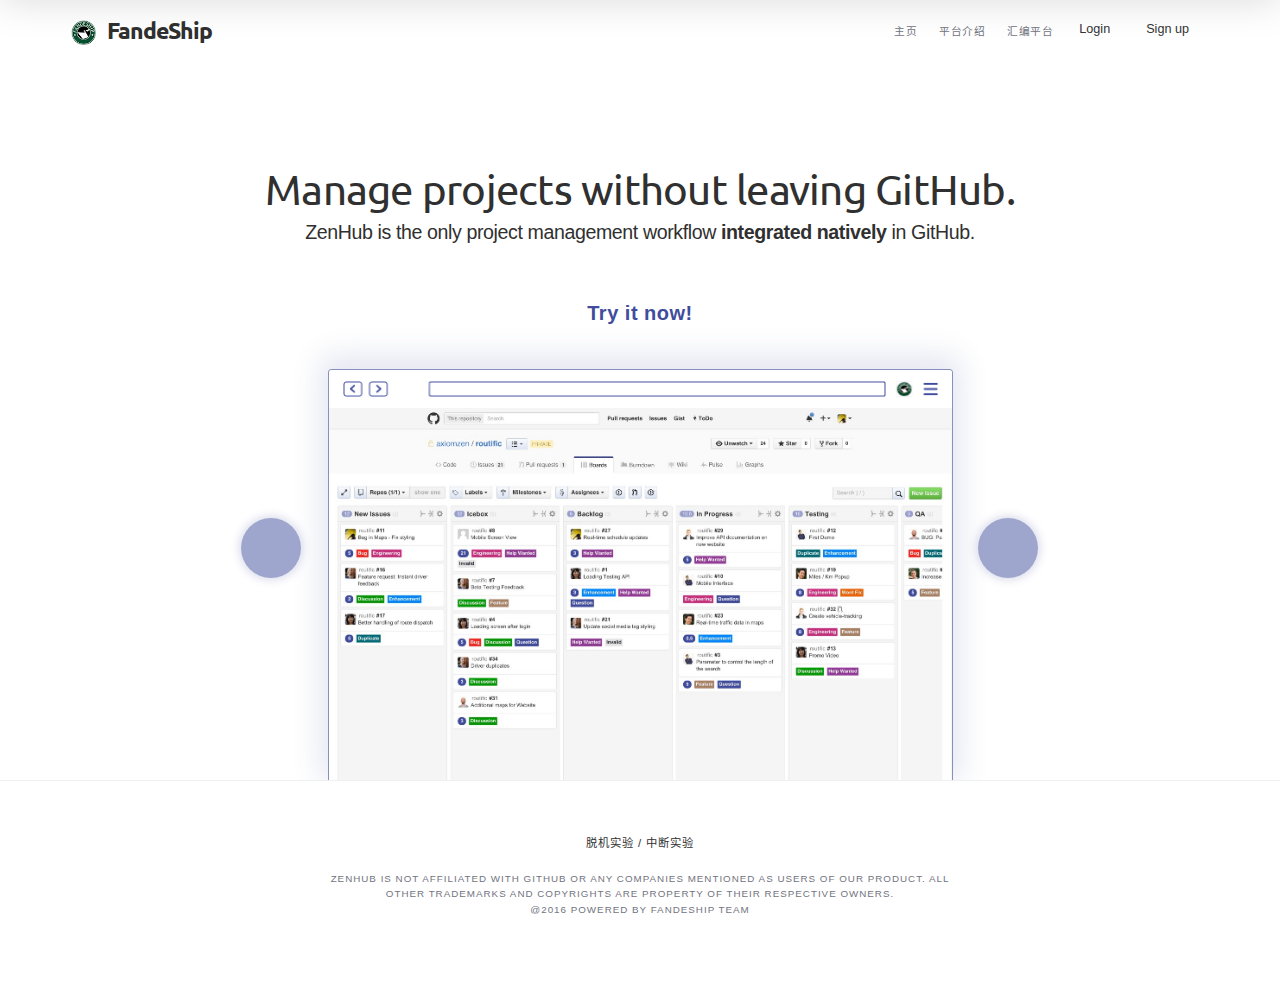
==== commit 599de067: "可以运行下一步添加中断" ====
--- a/Web/index.html
+++ b/Web/index.html
@@ -18,10 +18,10 @@
 	<script src="js/modernizr.custom.js"></script>
 	<script type="text/javascript">
 		function showx(){
-			document.getElementById("xiala").style.display="block";
+			document.getElementById("xiala").style.visibility="visible";
 		}
 		function hidex(){
-			document.getElementById("xiala").style.display="none";
+			document.getElementById("xiala").style.visibility="hidden";
 		}
 	</script>
 
@@ -190,15 +190,30 @@
 
 	
 <!--ͼƬ�ֲ�-->
-	<div class="row"><div class="col-xs-10 col-xs-offset-1 col-md-6 col-md-offset-3"><div class="hero-video-container"><img src="./111/Group.png" alt="zh" class="browser-bar"><div id="carousel-example-generic" data-ride="carousel" class="carousel slide"><div role="listbox" class="carousel-inner">
-	<div class="item active">
-		<img src="./111/board.jpg" alt="ZenHub board view"></div>
-		<div class="item"><img src="./111/epic.jpg" alt="ZenHub epic view"></div>
-		<div class="item"><img src="./111/burndown.jpg" alt="ZenHub burndown view"></div>
-		<div class="item"><img src="./111/to-do.jpg" alt="ZenHub to-do view"></div>
-		<div class="item"><img src="./111/one.jpg" alt="ZenHub features"></div>
-	</div>
-</div></div><div data-target="#carousel-example-generic" role="button" data-slide="prev" class="left carousel-control"><div class="arrow-container"><span aria-hidden="true" class="fa fa-chevron-left"></span><span class="sr-only">Previous</span></div></div><div data-target="#carousel-example-generic" role="button" data-slide="next" class="right carousel-control"><div class="arrow-container"><span aria-hidden="true" class="fa fa-chevron-right"></span><span class="sr-only">Next</span></div></div></div></div></div></div></div>
+	<div class="row">
+		<div class="col-xs-10 col-xs-offset-1 col-md-6 col-md-offset-3"><div class="hero-video-container">
+			<img src="./111/Group.png" alt="zh" class="browser-bar">
+			<div id="carousel-example-generic" data-ride="carousel" class="carousel slide">
+				<div role="listbox" class="carousel-inner">
+					<div class="item active">
+						<img src="./111/board.jpg" alt="ZenHub board view">
+					</div>
+					<div class="item">
+						<img src="./111/epic.jpg" alt="ZenHub epic view">
+					</div>
+					<div class="item">
+						<img src="./111/burndown.jpg" alt="ZenHub burndown view">
+					</div>
+					<div class="item">
+						<img src="./111/to-do.jpg" alt="ZenHub to-do view">
+					</div>
+					<div class="item">
+						<img src="./111/one.jpg" alt="ZenHub features">
+					</div>
+				</div>
+			</div>
+		</div>
+		<div data-target="#carousel-example-generic" role="button" data-slide="prev" class="left carousel-control"><div class="arrow-container"><span aria-hidden="true" class="fa fa-chevron-left"></span><span class="sr-only">Previous</span></div></div><div data-target="#carousel-example-generic" role="button" data-slide="next" class="right carousel-control"><div class="arrow-container"><span aria-hidden="true" class="fa fa-chevron-right"></span><span class="sr-only">Next</span></div></div></div></div></div></div></div>
 
 
 
